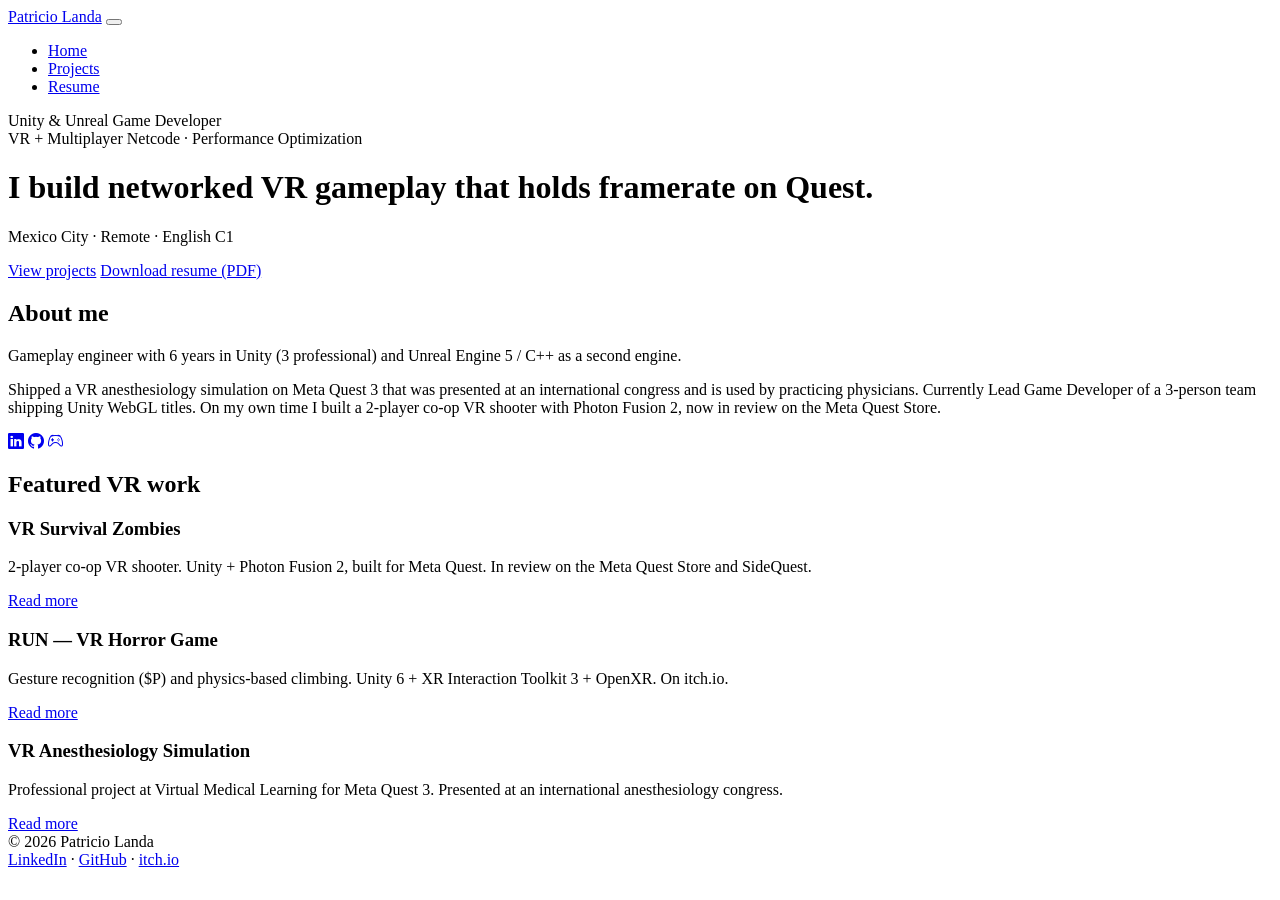
==== index.html @ af9b366c "Portfolio update: VR projects, resume, accessibility" ====
<!DOCTYPE html>
<html lang="en">
    <head>
        <meta charset="utf-8" />
        <meta name="viewport" content="width=device-width, initial-scale=1, shrink-to-fit=no" />
        <meta name="description" content="Patricio Landa — Unity &amp; Unreal Game Developer. Multiplayer with Photon Fusion 2 and Meta Quest optimization. Remote from Mexico." />
        <meta name="author" content="Patricio Landa" />
        <!-- Open Graph: what LinkedIn / Discord show when the link is pasted -->
        <meta property="og:title" content="Patricio Landa — Unity &amp; Unreal Game Developer" />
        <meta property="og:description" content="VR + multiplayer netcode (Photon Fusion 2), performance optimization. Shipped a VR medical simulation on Quest 3." />
        <meta property="og:image" content="https://plandaa.github.io/assets/og-image.jpg" /><!-- TODO: add a 1200x630 image -->
        <meta property="og:url" content="https://plandaa.github.io/" />
        <meta property="og:type" content="website" />
        <title>Patricio Landa — Unity &amp; Unreal Game Developer</title>
        <link rel="icon" type="image/x-icon" href="assets/favicon.ico" />
        <link rel="preconnect" href="https://fonts.googleapis.com" />
        <link rel="preconnect" href="https://fonts.gstatic.com" crossorigin />
        <link href="https://fonts.googleapis.com/css2?family=Plus+Jakarta+Sans:wght@400;600;800&display=swap" rel="stylesheet" />
        <link href="https://cdn.jsdelivr.net/npm/bootstrap-icons@1.8.1/font/bootstrap-icons.css" rel="stylesheet" />
        <link href="css/styles.css" rel="stylesheet" />
        <link href="css/custom.css" rel="stylesheet" />
    </head>
    <body class="d-flex flex-column h-100">
        <a class="skip-link" href="#main">Skip to content</a>
        <main class="flex-shrink-0" id="main">
            <!-- Navigation-->
            <nav class="navbar navbar-expand-lg navbar-light bg-white py-3" aria-label="Main">
                <div class="container px-5">
                    <a class="navbar-brand" href="index.html"><span class="fw-bolder text-primary">Patricio Landa</span></a>
                    <button class="navbar-toggler" type="button" data-bs-toggle="collapse" data-bs-target="#navbarSupportedContent" aria-controls="navbarSupportedContent" aria-expanded="false" aria-label="Toggle navigation"><span class="navbar-toggler-icon"></span></button>
                    <div class="collapse navbar-collapse" id="navbarSupportedContent">
                        <ul class="navbar-nav ms-auto mb-2 mb-lg-0 small fw-bolder">
                            <li class="nav-item"><a class="nav-link active" aria-current="page" href="index.html">Home</a></li>
                            <li class="nav-item"><a class="nav-link" href="projects.html">Projects</a></li>
                            <li class="nav-item"><a class="nav-link" href="resume.html">Resume</a></li>
                        </ul>
                    </div>
                </div>
            </nav>

            <!-- Header-->
            <header class="py-5">
                <div class="container px-5 pb-5">
                    <div class="row gx-5 align-items-center">
                        <div class="col-xxl-7">
                            <div class="text-center text-xxl-start">
                                <div class="badge bg-gradient-primary-to-secondary text-white mb-4"><div class="text-uppercase">Unity &amp; Unreal Game Developer</div></div>
                                <div class="fs-3 fw-light text-muted">VR + Multiplayer Netcode · Performance Optimization</div>
                                <h1 class="display-3 fw-bolder mb-4"><span class="text-gradient d-inline">I build networked VR gameplay that holds framerate on Quest.</span></h1>
                                <p class="lead fw-light text-muted mb-4">Mexico City · Remote · English C1</p>
                                <div class="d-grid gap-3 d-sm-flex justify-content-sm-center justify-content-xxl-start mb-3">
                                    <a class="btn btn-primary btn-lg px-5 py-3 me-sm-3 fs-6 fw-bolder" href="projects.html">View projects</a>
                                    <a class="btn btn-outline-dark btn-lg px-5 py-3 fs-6 fw-bolder" href="assets/resume.pdf">Download resume (PDF)</a><!-- TODO: upload assets/resume.pdf -->
                                </div>
                            </div>
                        </div>
                    </div>
                </div>
            </header>

            <!-- About Section-->
            <section class="bg-light py-5">
                <div class="container px-5">
                    <div class="row gx-5 justify-content-center">
                        <div class="col-xxl-8">
                            <div class="text-center my-5">
                                <h2 class="display-5 fw-bolder"><span class="text-gradient d-inline">About me</span></h2>
                                <p class="lead fw-light mb-4">Gameplay engineer with 6 years in Unity (3 professional) and Unreal Engine 5 / C++ as a second engine.</p>
                                <p class="text-muted">Shipped a VR anesthesiology simulation on Meta Quest 3 that was presented at an international congress and is used by practicing physicians. Currently Lead Game Developer of a 3-person team shipping Unity WebGL titles. On my own time I built a 2-player co-op VR shooter with Photon Fusion 2, now in review on the Meta Quest Store.</p>
                                <div class="d-flex justify-content-center fs-2 gap-4">
                                    <a class="text-gradient" href="https://www.linkedin.com/in/patricio-landa-andraca-a8a669201/" aria-label="LinkedIn"><i class="bi bi-linkedin" aria-hidden="true"></i></a>
                                    <a class="text-gradient" href="https://github.com/PLandaA" aria-label="GitHub"><i class="bi bi-github" aria-hidden="true"></i></a>
                                    <a class="text-gradient" href="https://andralandev.itch.io/" aria-label="itch.io"><i class="bi bi-controller" aria-hidden="true"></i></a>
                                </div>
                            </div>
                        </div>
                    </div>
                </div>
            </section>

            <!-- Featured projects -->
            <section class="py-5">
                <div class="container px-5 my-5">
                    <div class="text-center mb-5">
                        <h2 class="display-5 fw-bolder"><span class="text-gradient d-inline">Featured VR work</span></h2>
                    </div>
                    <div class="row row-cols-1 row-cols-md-3 g-4">
                        <div class="col">
                            <div class="card shadow rounded-4 border-0 h-100 bg-light">
                                <div class="card-body">
                                    <h3 class="card-title fs-5 fw-bolder">VR Survival Zombies</h3>
                                    <p class="card-text small text-muted">2-player co-op VR shooter. Unity + Photon Fusion 2, built for Meta Quest. In review on the Meta Quest Store and SideQuest.</p>
                                    <a href="projects.html#zombies" class="btn btn-primary btn-sm">Read more</a>
                                </div>
                            </div>
                        </div>
                        <div class="col">
                            <div class="card shadow rounded-4 border-0 h-100 bg-light">
                                <div class="card-body">
                                    <h3 class="card-title fs-5 fw-bolder">RUN — VR Horror Game</h3>
                                    <p class="card-text small text-muted">Gesture recognition ($P) and physics-based climbing. Unity 6 + XR Interaction Toolkit 3 + OpenXR. On itch.io.</p>
                                    <a href="projects.html#run" class="btn btn-primary btn-sm">Read more</a>
                                </div>
                            </div>
                        </div>
                        <div class="col">
                            <div class="card shadow rounded-4 border-0 h-100 bg-light">
                                <div class="card-body">
                                    <h3 class="card-title fs-5 fw-bolder">VR Anesthesiology Simulation</h3>
                                    <p class="card-text small text-muted">Professional project at Virtual Medical Learning for Meta Quest 3. Presented at an international anesthesiology congress.</p>
                                    <a href="projects.html#vml" class="btn btn-primary btn-sm">Read more</a>
                                </div>
                            </div>
                        </div>
                    </div>
                </div>
            </section>
        </main>

        <!-- Footer-->
        <footer class="bg-white py-4 mt-auto">
            <div class="container px-5">
                <div class="row align-items-center justify-content-between flex-column flex-sm-row">
                    <div class="col-auto"><div class="small m-0">&copy; 2026 Patricio Landa</div></div>
                    <div class="col-auto">
                                                <a class="small" href="https://www.linkedin.com/in/patricio-landa-andraca-a8a669201/">LinkedIn</a>
                        <span class="mx-1">&middot;</span>
                        <a class="small" href="https://github.com/PLandaA">GitHub</a>
                        <span class="mx-1">&middot;</span>
                        <a class="small" href="https://andralandev.itch.io/">itch.io</a>
                    </div>
                </div>
            </div>
        </footer>
        <script src="https://cdn.jsdelivr.net/npm/bootstrap@5.2.3/dist/js/bootstrap.bundle.min.js"></script>
    </body>
</html>
---- css/custom.css ----
/* custom.css — additions on top of the Start Bootstrap "Personal" theme.
   Load AFTER css/styles.css so these rules win. */

/* 16:9 wrapper for YouTube iframes and <video>, keeps them responsive */
.media-16x9 {
    position: relative;
    width: 100%;
    aspect-ratio: 16 / 9;
    background: #000;
    overflow: hidden;
}
.media-16x9 > iframe,
.media-16x9 > video,
.media-16x9 > img {
    position: absolute;
    inset: 0;
    width: 100%;
    height: 100%;
    border: 0;
    object-fit: cover;
}

/* Code screenshots: never overflow their card */
.code-shot {
    max-width: 100%;
    height: auto;
    border-radius: 0.5rem;
}

/* Tech stack chips */
.stack-list {
    display: flex;
    flex-wrap: wrap;
    gap: 0.5rem;
    padding: 0;
    margin: 0 0 1rem 0;
    list-style: none;
}
.stack-list li {
    font-size: 0.8rem;
    font-weight: 600;
    padding: 0.25rem 0.7rem;
    border-radius: 999px;
    background: #e9ecef;
    color: #212529;
}

/* "Skip to content" link: hidden until focused with the keyboard */
.skip-link {
    position: absolute;
    left: -999px;
    top: 0.5rem;
    z-index: 1000;
    padding: 0.5rem 1rem;
    background: #0d6efd;
    color: #fff;
}
.skip-link:focus {
    left: 0.5rem;
}

/* Anchors (#zombies, #run…) land below the sticky navbar, not under it */
section[id] {
    scroll-margin-top: 1.5rem;
}

/* Respect users who turned off animations */
@media (prefers-reduced-motion: reduce) {
    * {
        animation: none !important;
        transition: none !important;
    }
}
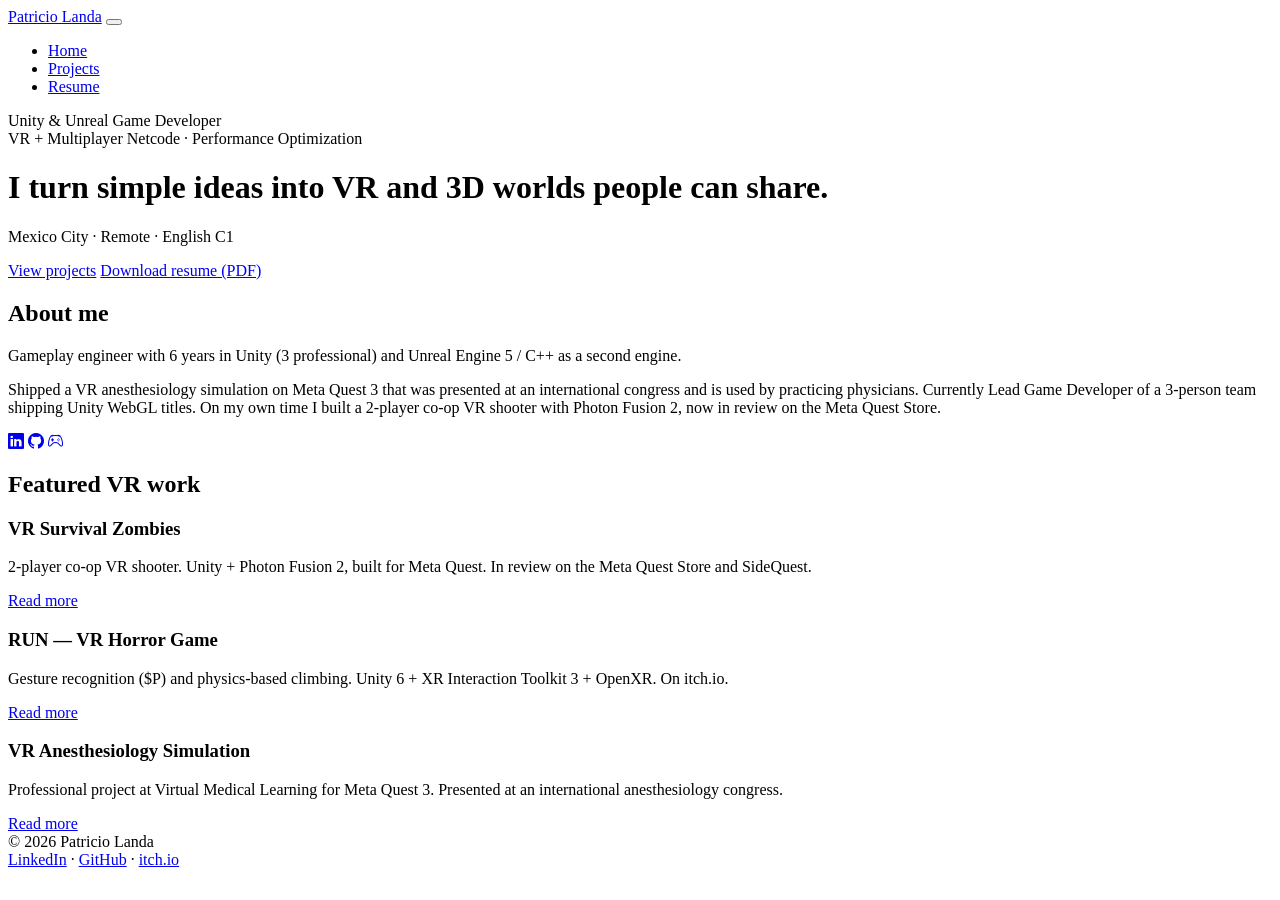
==== commit 55030991: "Update index.html" ====
--- a/index.html
+++ b/index.html
@@ -46,7 +46,7 @@
                             <div class="text-center text-xxl-start">
                                 <div class="badge bg-gradient-primary-to-secondary text-white mb-4"><div class="text-uppercase">Unity &amp; Unreal Game Developer</div></div>
                                 <div class="fs-3 fw-light text-muted">VR + Multiplayer Netcode · Performance Optimization</div>
-                                <h1 class="display-3 fw-bolder mb-4"><span class="text-gradient d-inline">I build networked VR gameplay that holds framerate on Quest.</span></h1>
+                                <h1 class="display-3 fw-bolder mb-4"><span class="text-gradient d-inline">I turn simple ideas into VR and 3D worlds people can share.</span></h1>
                                 <p class="lead fw-light text-muted mb-4">Mexico City · Remote · English C1</p>
                                 <div class="d-grid gap-3 d-sm-flex justify-content-sm-center justify-content-xxl-start mb-3">
                                     <a class="btn btn-primary btn-lg px-5 py-3 me-sm-3 fs-6 fw-bolder" href="projects.html">View projects</a>
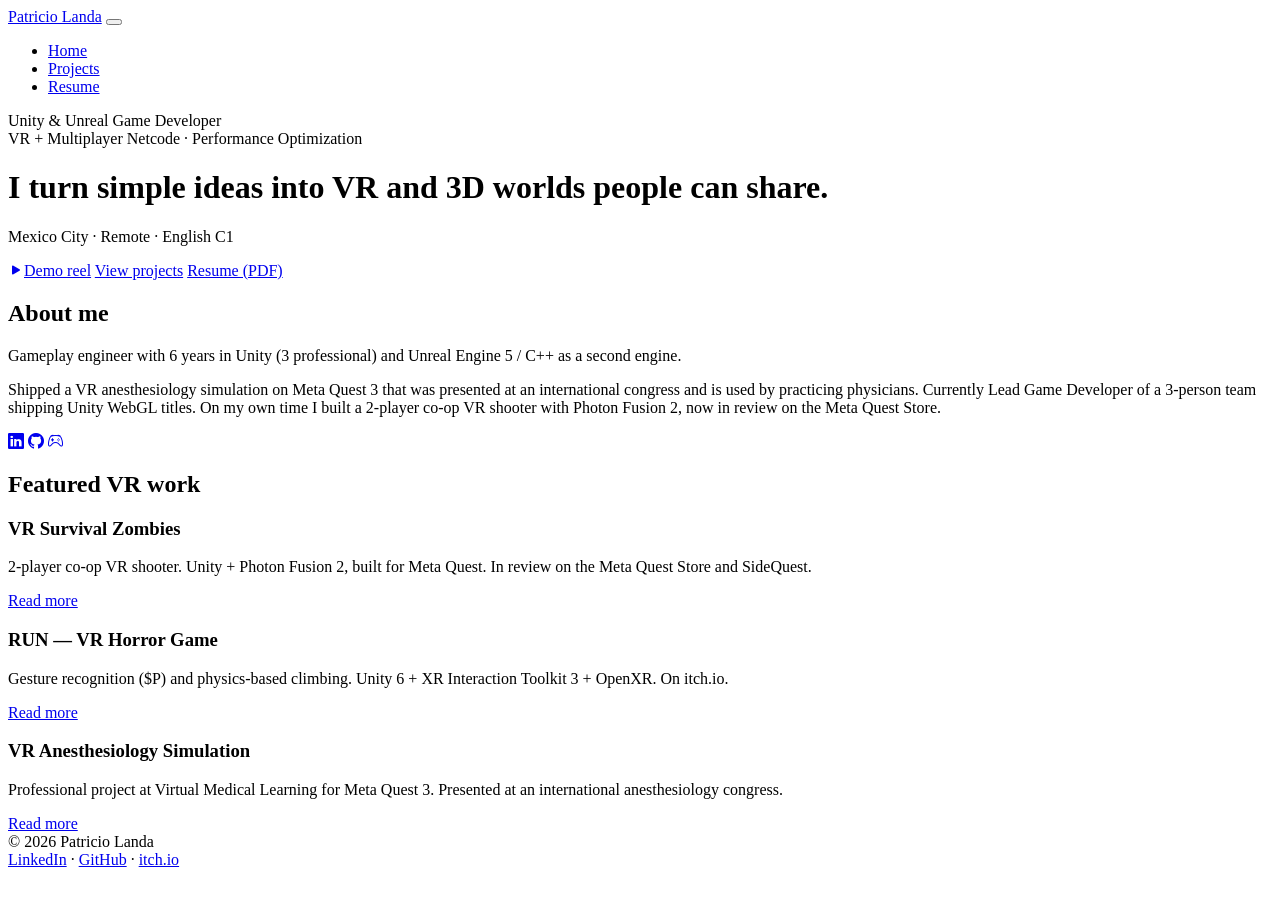
==== commit 6c79dd28: "Added icon" ====
--- a/index.html
+++ b/index.html
@@ -8,11 +8,13 @@
         <!-- Open Graph: what LinkedIn / Discord show when the link is pasted -->
         <meta property="og:title" content="Patricio Landa — Unity &amp; Unreal Game Developer" />
         <meta property="og:description" content="VR + multiplayer netcode (Photon Fusion 2), performance optimization. Shipped a VR medical simulation on Quest 3." />
-        <meta property="og:image" content="https://plandaa.github.io/assets/og-image.jpg" /><!-- TODO: add a 1200x630 image -->
+        <meta property="og:image" content="https://plandaa.github.io/assets/og-image.jpg" />
         <meta property="og:url" content="https://plandaa.github.io/" />
         <meta property="og:type" content="website" />
         <title>Patricio Landa — Unity &amp; Unreal Game Developer</title>
         <link rel="icon" type="image/x-icon" href="assets/favicon.ico" />
+        <link rel="icon" type="image/svg+xml" href="assets/icon.svg" />
+        <link rel="apple-touch-icon" href="assets/icon-512.png" />
         <link rel="preconnect" href="https://fonts.googleapis.com" />
         <link rel="preconnect" href="https://fonts.gstatic.com" crossorigin />
         <link href="https://fonts.googleapis.com/css2?family=Plus+Jakarta+Sans:wght@400;600;800&display=swap" rel="stylesheet" />
@@ -49,8 +51,9 @@
                                 <h1 class="display-3 fw-bolder mb-4"><span class="text-gradient d-inline">I turn simple ideas into VR and 3D worlds people can share.</span></h1>
                                 <p class="lead fw-light text-muted mb-4">Mexico City · Remote · English C1</p>
                                 <div class="d-grid gap-3 d-sm-flex justify-content-sm-center justify-content-xxl-start mb-3">
-                                    <a class="btn btn-primary btn-lg px-5 py-3 me-sm-3 fs-6 fw-bolder" href="projects.html">View projects</a>
-                                    <a class="btn btn-outline-dark btn-lg px-5 py-3 fs-6 fw-bolder" href="assets/resume.pdf">Download resume (PDF)</a><!-- TODO: upload assets/resume.pdf -->
+                                    <a class="btn btn-primary btn-lg px-5 py-3 fs-6 fw-bolder" href="https://youtu.be/qUZouHb2vXQ"><i class="bi bi-play-fill me-1" aria-hidden="true"></i>Demo reel</a>
+                                    <a class="btn btn-outline-dark btn-lg px-5 py-3 fs-6 fw-bolder" href="projects.html">View projects</a>
+                                    <a class="btn btn-outline-dark btn-lg px-5 py-3 fs-6 fw-bolder" href="assets/resume.pdf">Resume (PDF)</a>
                                 </div>
                             </div>
                         </div>
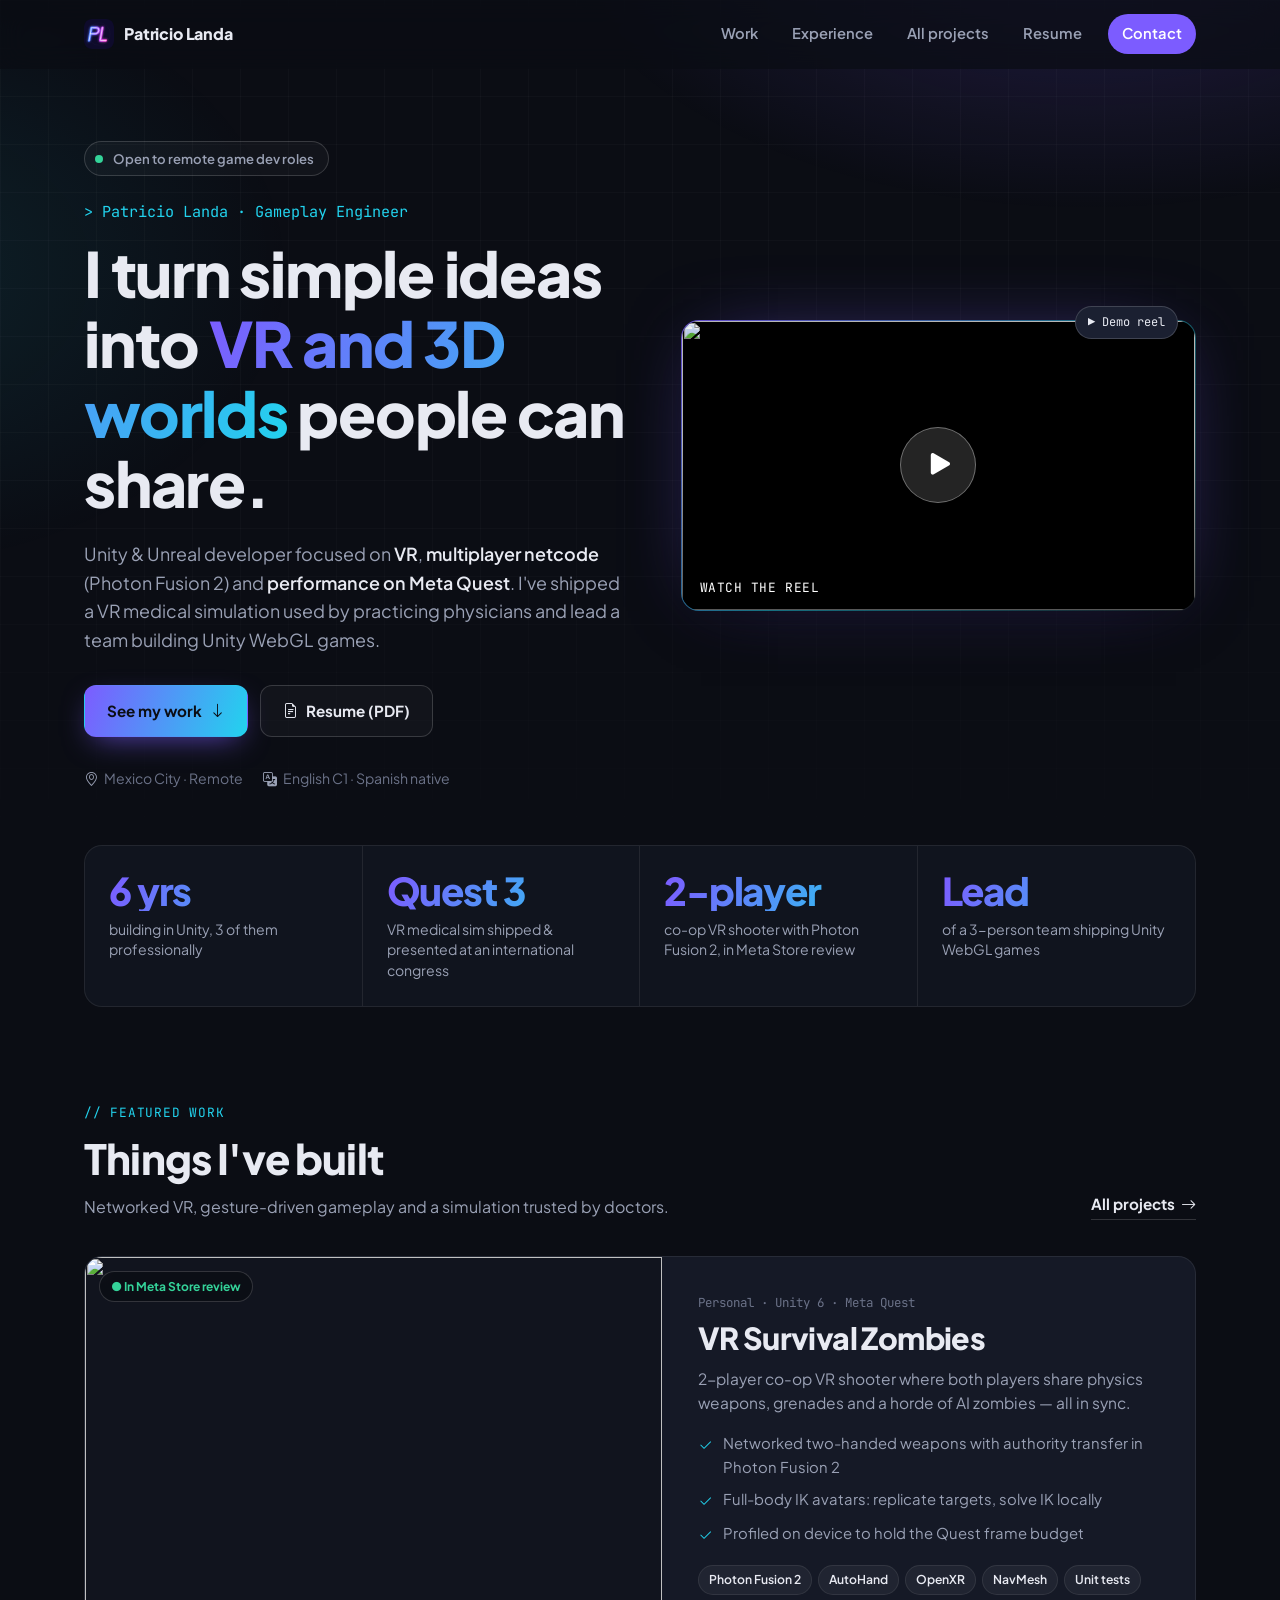
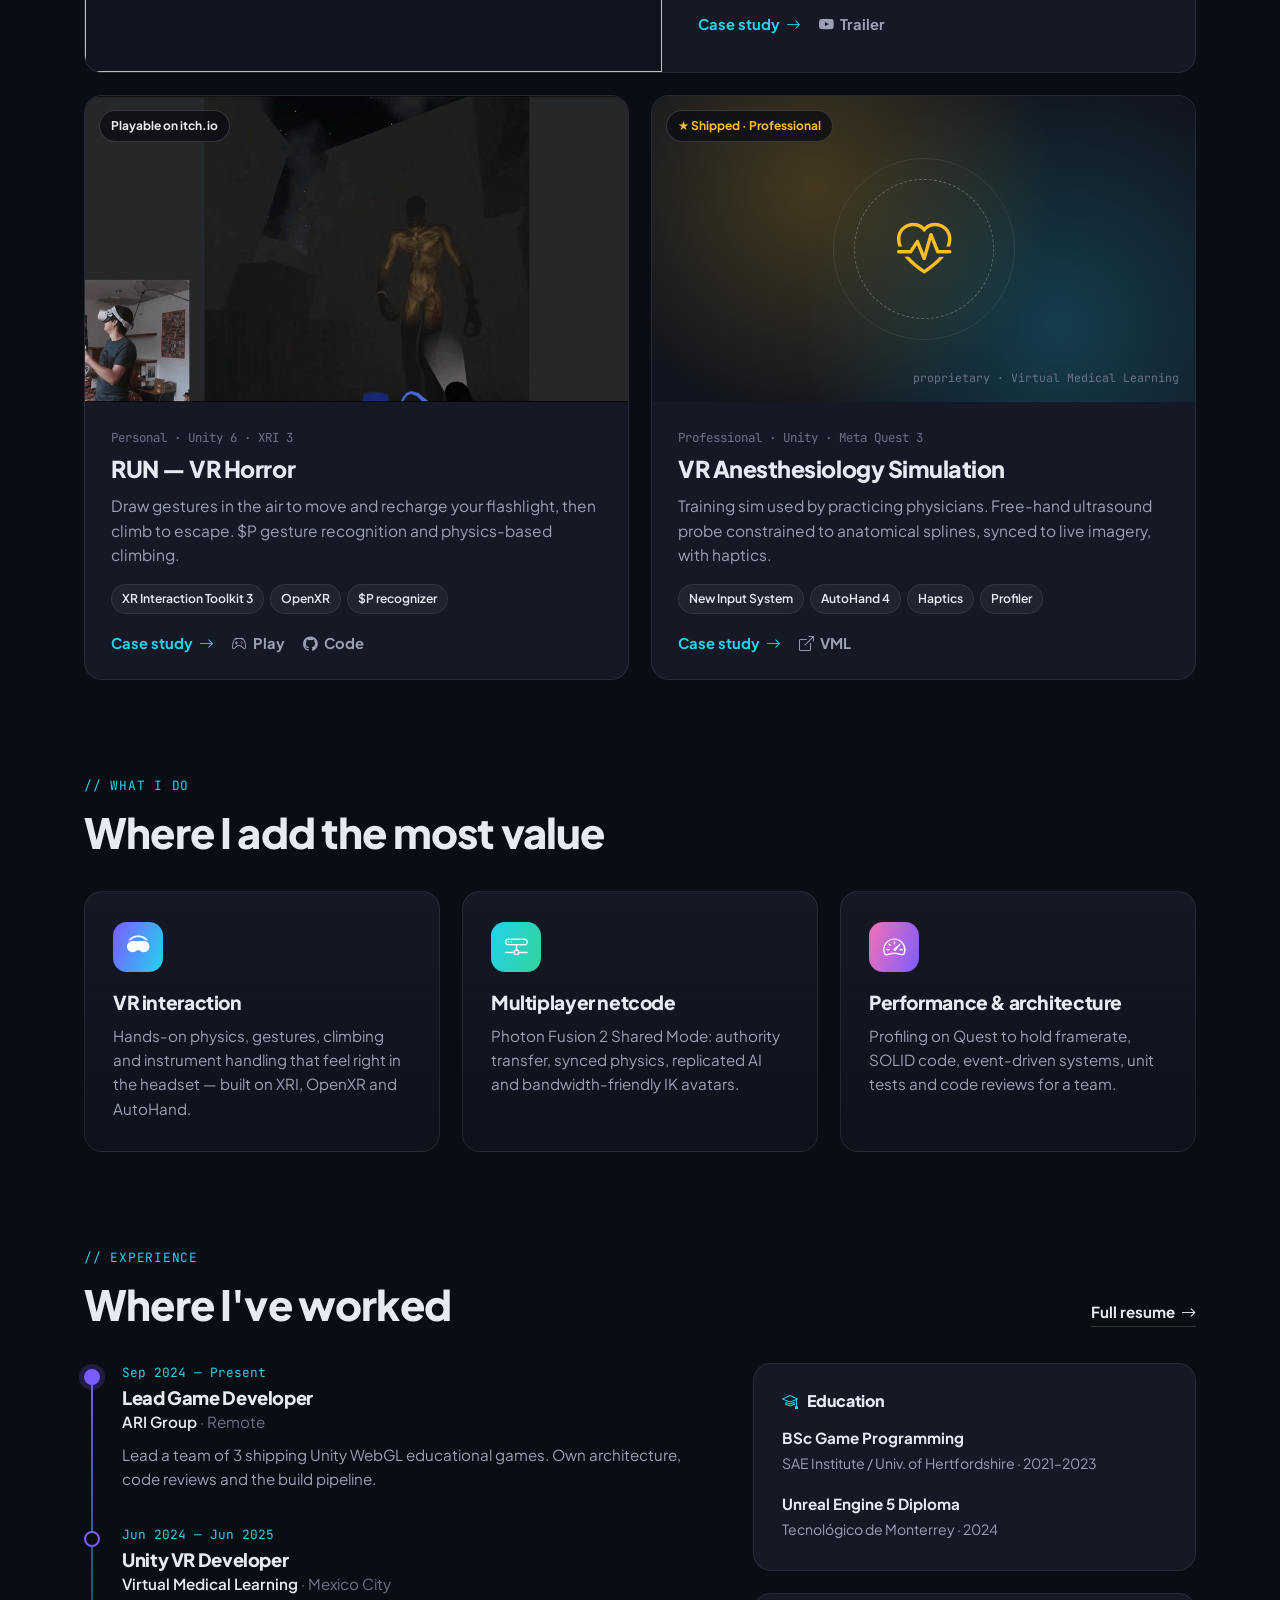
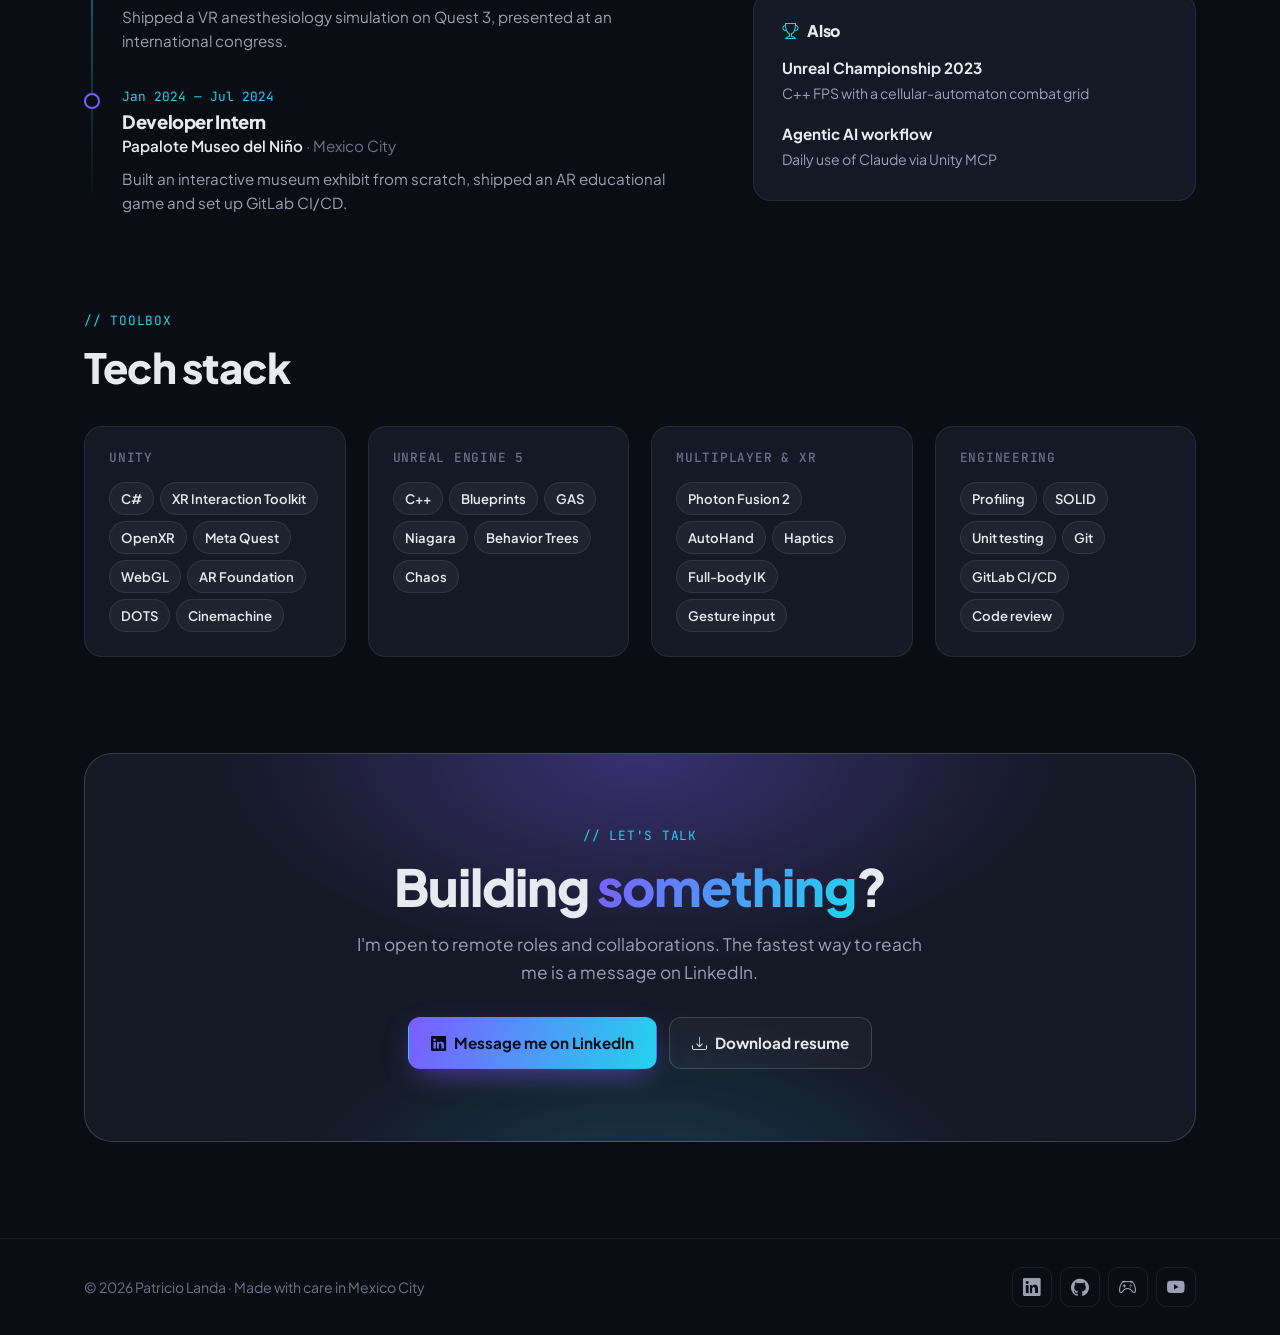
==== commit 7083c170: "Updated" ====
--- a/index.html
+++ b/index.html
@@ -2,139 +2,325 @@
 <html lang="en">
     <head>
         <meta charset="utf-8" />
-        <meta name="viewport" content="width=device-width, initial-scale=1, shrink-to-fit=no" />
+        <meta name="viewport" content="width=device-width, initial-scale=1" />
         <meta name="description" content="Patricio Landa — Unity &amp; Unreal Game Developer. Multiplayer with Photon Fusion 2 and Meta Quest optimization. Remote from Mexico." />
         <meta name="author" content="Patricio Landa" />
+        <meta name="theme-color" content="#0b0d14" />
         <!-- Open Graph: what LinkedIn / Discord show when the link is pasted -->
         <meta property="og:title" content="Patricio Landa — Unity &amp; Unreal Game Developer" />
         <meta property="og:description" content="VR + multiplayer netcode (Photon Fusion 2), performance optimization. Shipped a VR medical simulation on Quest 3." />
         <meta property="og:image" content="https://plandaa.github.io/assets/og-image.jpg" />
         <meta property="og:url" content="https://plandaa.github.io/" />
         <meta property="og:type" content="website" />
+        <meta name="twitter:card" content="summary_large_image" />
         <title>Patricio Landa — Unity &amp; Unreal Game Developer</title>
         <link rel="icon" type="image/x-icon" href="assets/favicon.ico" />
         <link rel="icon" type="image/svg+xml" href="assets/icon.svg" />
         <link rel="apple-touch-icon" href="assets/icon-512.png" />
         <link rel="preconnect" href="https://fonts.googleapis.com" />
         <link rel="preconnect" href="https://fonts.gstatic.com" crossorigin />
-        <link href="https://fonts.googleapis.com/css2?family=Plus+Jakarta+Sans:wght@400;600;800&display=swap" rel="stylesheet" />
-        <link href="https://cdn.jsdelivr.net/npm/bootstrap-icons@1.8.1/font/bootstrap-icons.css" rel="stylesheet" />
-        <link href="css/styles.css" rel="stylesheet" />
-        <link href="css/custom.css" rel="stylesheet" />
+        <link href="https://fonts.googleapis.com/css2?family=JetBrains+Mono:wght@400;500&family=Plus+Jakarta+Sans:wght@400;500;600;700;800&display=swap" rel="stylesheet" />
+        <link href="https://cdn.jsdelivr.net/npm/bootstrap-icons@1.11.3/font/bootstrap-icons.min.css" rel="stylesheet" />
+        <link href="css/home.css" rel="stylesheet" />
+        <script>document.documentElement.classList.add("js");</script>
+        <script type="application/ld+json">
+        {
+            "@context": "https://schema.org",
+            "@type": "Person",
+            "name": "Patricio Landa",
+            "jobTitle": "Unity & Unreal Game Developer",
+            "url": "https://plandaa.github.io/",
+            "sameAs": [
+                "https://www.linkedin.com/in/patricio-landa-andraca-a8a669201/",
+                "https://github.com/PLandaA",
+                "https://andralandev.itch.io/"
+            ]
+        }
+        </script>
     </head>
-    <body class="d-flex flex-column h-100">
+    <body>
         <a class="skip-link" href="#main">Skip to content</a>
-        <main class="flex-shrink-0" id="main">
-            <!-- Navigation-->
-            <nav class="navbar navbar-expand-lg navbar-light bg-white py-3" aria-label="Main">
-                <div class="container px-5">
-                    <a class="navbar-brand" href="index.html"><span class="fw-bolder text-primary">Patricio Landa</span></a>
-                    <button class="navbar-toggler" type="button" data-bs-toggle="collapse" data-bs-target="#navbarSupportedContent" aria-controls="navbarSupportedContent" aria-expanded="false" aria-label="Toggle navigation"><span class="navbar-toggler-icon"></span></button>
-                    <div class="collapse navbar-collapse" id="navbarSupportedContent">
-                        <ul class="navbar-nav ms-auto mb-2 mb-lg-0 small fw-bolder">
-                            <li class="nav-item"><a class="nav-link active" aria-current="page" href="index.html">Home</a></li>
-                            <li class="nav-item"><a class="nav-link" href="projects.html">Projects</a></li>
-                            <li class="nav-item"><a class="nav-link" href="resume.html">Resume</a></li>
-                        </ul>
-                    </div>
-                </div>
-            </nav>
-
-            <!-- Header-->
-            <header class="py-5">
-                <div class="container px-5 pb-5">
-                    <div class="row gx-5 align-items-center">
-                        <div class="col-xxl-7">
-                            <div class="text-center text-xxl-start">
-                                <div class="badge bg-gradient-primary-to-secondary text-white mb-4"><div class="text-uppercase">Unity &amp; Unreal Game Developer</div></div>
-                                <div class="fs-3 fw-light text-muted">VR + Multiplayer Netcode · Performance Optimization</div>
-                                <h1 class="display-3 fw-bolder mb-4"><span class="text-gradient d-inline">I turn simple ideas into VR and 3D worlds people can share.</span></h1>
-                                <p class="lead fw-light text-muted mb-4">Mexico City · Remote · English C1</p>
-                                <div class="d-grid gap-3 d-sm-flex justify-content-sm-center justify-content-xxl-start mb-3">
-                                    <a class="btn btn-primary btn-lg px-5 py-3 fs-6 fw-bolder" href="https://youtu.be/qUZouHb2vXQ"><i class="bi bi-play-fill me-1" aria-hidden="true"></i>Demo reel</a>
-                                    <a class="btn btn-outline-dark btn-lg px-5 py-3 fs-6 fw-bolder" href="projects.html">View projects</a>
-                                    <a class="btn btn-outline-dark btn-lg px-5 py-3 fs-6 fw-bolder" href="assets/resume.pdf">Resume (PDF)</a>
+
+        <!-- Navigation -->
+        <header class="nav" id="nav">
+            <div class="container nav__inner">
+                <a class="brand" href="index.html"><img src="assets/icon.svg" alt="" width="30" height="30" />Patricio Landa</a>
+                <button class="nav__toggle" type="button" aria-controls="nav-links" aria-expanded="false" aria-label="Open menu"><i class="bi bi-list" aria-hidden="true"></i></button>
+                <nav aria-label="Main">
+                    <ul class="nav__links" id="nav-links">
+                        <li><a href="#work">Work</a></li>
+                        <li><a href="#experience">Experience</a></li>
+                        <li><a href="projects.html">All projects</a></li>
+                        <li><a href="resume.html">Resume</a></li>
+                        <li><a class="nav__cta" href="#contact">Contact</a></li>
+                    </ul>
+                </nav>
+            </div>
+        </header>
+
+        <main id="main">
+            <!-- Hero -->
+            <section class="hero">
+                <div class="container">
+                    <div class="hero__grid">
+                        <div>
+                            <div class="status"><span class="status__dot" aria-hidden="true"></span>Open to remote game dev roles</div>
+                            <p class="hero__name">&gt; Patricio Landa · Gameplay Engineer</p>
+                            <h1>I turn simple ideas into <span class="grad-text">VR and 3D worlds</span> people can share.</h1>
+                            <p class="hero__lead">Unity &amp; Unreal developer focused on <strong>VR</strong>, <strong>multiplayer netcode</strong> (Photon Fusion 2) and <strong>performance on Meta Quest</strong>. I've shipped a VR medical simulation used by practicing physicians and lead a team building Unity WebGL games.</p>
+                            <div class="hero__actions">
+                                <a class="btn btn--primary" href="#work">See my work <i class="bi bi-arrow-down" aria-hidden="true"></i></a>
+                                <a class="btn btn--ghost" href="assets/resume.pdf"><i class="bi bi-file-earmark-text" aria-hidden="true"></i>Resume (PDF)</a>
+                            </div>
+                            <ul class="hero__meta">
+                                <li><i class="bi bi-geo-alt" aria-hidden="true"></i>Mexico City · Remote</li>
+                                <li><i class="bi bi-translate" aria-hidden="true"></i>English C1 · Spanish native</li>
+                            </ul>
+                        </div>
+
+                        <div class="reel">
+                            <span class="reel__tag">▶ Demo reel</span>
+                            <div class="reel__frame" id="reel" data-video="ae_4eOadqM0">
+                                <img src="https://i.ytimg.com/vi/ae_4eOadqM0/maxresdefault.jpg" alt="" width="1280" height="720" />
+                                <button class="reel__play" type="button" aria-label="Play demo reel">
+                                    <span class="reel__play-icon"><i class="bi bi-play-fill" aria-hidden="true"></i></span>
+                                    <span class="reel__label">Watch the reel</span>
+                                </button>
+                            </div>
+                        </div>
+                    </div>
+                </div>
+            </section>
+
+            <!-- Stats -->
+            <section aria-label="Highlights">
+                <div class="container">
+                    <div class="stats reveal">
+                        <div class="stat"><div class="stat__value grad-text">6 yrs</div><div class="stat__label">building in Unity, 3 of them professionally</div></div>
+                        <div class="stat"><div class="stat__value grad-text">Quest 3</div><div class="stat__label">VR medical sim shipped &amp; presented at an international congress</div></div>
+                        <div class="stat"><div class="stat__value grad-text">2-player</div><div class="stat__label">co-op VR shooter with Photon Fusion 2, in Meta Store review</div></div>
+                        <div class="stat"><div class="stat__value grad-text">Lead</div><div class="stat__label">of a 3-person team shipping Unity WebGL games</div></div>
+                    </div>
+                </div>
+            </section>
+
+            <!-- Featured work -->
+            <section class="section" id="work">
+                <div class="container">
+                    <div class="section__head reveal">
+                        <div>
+                            <div class="eyebrow">// Featured work</div>
+                            <h2>Things I've built</h2>
+                            <p class="section__sub">Networked VR, gesture-driven gameplay and a simulation trusted by doctors.</p>
+                        </div>
+                        <a class="link-arrow" href="projects.html">All projects <i class="bi bi-arrow-right" aria-hidden="true"></i></a>
+                    </div>
+
+                    <div class="projects">
+                        <!-- Zombies (wide) -->
+                        <article class="project project--wide reveal">
+                            <a class="project__media" href="projects.html#zombies" tabindex="-1" aria-hidden="true">
+                                <img src="https://i.ytimg.com/vi/94sn5fN1GrI/maxresdefault.jpg" alt="" loading="lazy" width="1280" height="720" />
+                                <span class="project__badge project__badge--live">● In Meta Store review</span>
+                            </a>
+                            <div class="project__body">
+                                <div class="project__kicker">Personal · Unity 6 · Meta Quest</div>
+                                <h3>VR Survival Zombies</h3>
+                                <p>2-player co-op VR shooter where both players share physics weapons, grenades and a horde of AI zombies — all in sync.</p>
+                                <ul class="project__points">
+                                    <li><i class="bi bi-check2" aria-hidden="true"></i>Networked two-handed weapons with authority transfer in Photon Fusion 2</li>
+                                    <li><i class="bi bi-check2" aria-hidden="true"></i>Full-body IK avatars: replicate targets, solve IK locally</li>
+                                    <li><i class="bi bi-check2" aria-hidden="true"></i>Profiled on device to hold the Quest frame budget</li>
+                                </ul>
+                                <ul class="chips"><li>Photon Fusion 2</li><li>AutoHand</li><li>OpenXR</li><li>NavMesh</li><li>Unit tests</li></ul>
+                                <div class="project__links">
+                                    <a href="projects.html#zombies">Case study <i class="bi bi-arrow-right" aria-hidden="true"></i></a>
+                                    <a href="https://youtu.be/94sn5fN1GrI"><i class="bi bi-youtube" aria-hidden="true"></i>Trailer</a>
                                 </div>
                             </div>
-                        </div>
-                    </div>
-                </div>
-            </header>
-
-            <!-- About Section-->
-            <section class="bg-light py-5">
-                <div class="container px-5">
-                    <div class="row gx-5 justify-content-center">
-                        <div class="col-xxl-8">
-                            <div class="text-center my-5">
-                                <h2 class="display-5 fw-bolder"><span class="text-gradient d-inline">About me</span></h2>
-                                <p class="lead fw-light mb-4">Gameplay engineer with 6 years in Unity (3 professional) and Unreal Engine 5 / C++ as a second engine.</p>
-                                <p class="text-muted">Shipped a VR anesthesiology simulation on Meta Quest 3 that was presented at an international congress and is used by practicing physicians. Currently Lead Game Developer of a 3-person team shipping Unity WebGL titles. On my own time I built a 2-player co-op VR shooter with Photon Fusion 2, now in review on the Meta Quest Store.</p>
-                                <div class="d-flex justify-content-center fs-2 gap-4">
-                                    <a class="text-gradient" href="https://www.linkedin.com/in/patricio-landa-andraca-a8a669201/" aria-label="LinkedIn"><i class="bi bi-linkedin" aria-hidden="true"></i></a>
-                                    <a class="text-gradient" href="https://github.com/PLandaA" aria-label="GitHub"><i class="bi bi-github" aria-hidden="true"></i></a>
-                                    <a class="text-gradient" href="https://andralandev.itch.io/" aria-label="itch.io"><i class="bi bi-controller" aria-hidden="true"></i></a>
+                        </article>
+
+                        <!-- RUN -->
+                        <article class="project reveal">
+                            <a class="project__media" href="projects.html#run" tabindex="-1" aria-hidden="true">
+                                <img src="assets/run_thumb.jpg" alt="" loading="lazy" width="1280" height="606" style="object-position: 62% 50%" />
+                                <span class="project__badge">Playable on itch.io</span>
+                            </a>
+                            <div class="project__body">
+                                <div class="project__kicker">Personal · Unity 6 · XRI 3</div>
+                                <h3>RUN — VR Horror</h3>
+                                <p>Draw gestures in the air to move and recharge your flashlight, then climb to escape. $P gesture recognition and physics-based climbing.</p>
+                                <ul class="chips"><li>XR Interaction Toolkit 3</li><li>OpenXR</li><li>$P recognizer</li></ul>
+                                <div class="project__links">
+                                    <a href="projects.html#run">Case study <i class="bi bi-arrow-right" aria-hidden="true"></i></a>
+                                    <a href="https://andralandev.itch.io/run"><i class="bi bi-controller" aria-hidden="true"></i>Play</a>
+                                    <a href="https://github.com/PLandaA/RUN"><i class="bi bi-github" aria-hidden="true"></i>Code</a>
                                 </div>
                             </div>
-                        </div>
-                    </div>
-                </div>
-            </section>
-
-            <!-- Featured projects -->
-            <section class="py-5">
-                <div class="container px-5 my-5">
-                    <div class="text-center mb-5">
-                        <h2 class="display-5 fw-bolder"><span class="text-gradient d-inline">Featured VR work</span></h2>
-                    </div>
-                    <div class="row row-cols-1 row-cols-md-3 g-4">
-                        <div class="col">
-                            <div class="card shadow rounded-4 border-0 h-100 bg-light">
-                                <div class="card-body">
-                                    <h3 class="card-title fs-5 fw-bolder">VR Survival Zombies</h3>
-                                    <p class="card-text small text-muted">2-player co-op VR shooter. Unity + Photon Fusion 2, built for Meta Quest. In review on the Meta Quest Store and SideQuest.</p>
-                                    <a href="projects.html#zombies" class="btn btn-primary btn-sm">Read more</a>
+                        </article>
+
+                        <!-- VML -->
+                        <article class="project reveal">
+                            <a class="project__media" href="projects.html#vml" tabindex="-1" aria-hidden="true">
+                                <div class="vml-art">
+                                    <div class="vml-art__ring"><i class="bi bi-heart-pulse" aria-hidden="true"></i></div>
+                                    <span class="vml-art__caption">proprietary · Virtual Medical Learning</span>
                                 </div>
-                            </div>
-                        </div>
-                        <div class="col">
-                            <div class="card shadow rounded-4 border-0 h-100 bg-light">
-                                <div class="card-body">
-                                    <h3 class="card-title fs-5 fw-bolder">RUN — VR Horror Game</h3>
-                                    <p class="card-text small text-muted">Gesture recognition ($P) and physics-based climbing. Unity 6 + XR Interaction Toolkit 3 + OpenXR. On itch.io.</p>
-                                    <a href="projects.html#run" class="btn btn-primary btn-sm">Read more</a>
+                                <span class="project__badge project__badge--pro">★ Shipped · Professional</span>
+                            </a>
+                            <div class="project__body">
+                                <div class="project__kicker">Professional · Unity · Meta Quest 3</div>
+                                <h3>VR Anesthesiology Simulation</h3>
+                                <p>Training sim used by practicing physicians. Free-hand ultrasound probe constrained to anatomical splines, synced to live imagery, with haptics.</p>
+                                <ul class="chips"><li>New Input System</li><li>AutoHand 4</li><li>Haptics</li><li>Profiler</li></ul>
+                                <div class="project__links">
+                                    <a href="projects.html#vml">Case study <i class="bi bi-arrow-right" aria-hidden="true"></i></a>
+                                    <a href="https://vml.solutions/"><i class="bi bi-box-arrow-up-right" aria-hidden="true"></i>VML</a>
                                 </div>
                             </div>
-                        </div>
-                        <div class="col">
-                            <div class="card shadow rounded-4 border-0 h-100 bg-light">
-                                <div class="card-body">
-                                    <h3 class="card-title fs-5 fw-bolder">VR Anesthesiology Simulation</h3>
-                                    <p class="card-text small text-muted">Professional project at Virtual Medical Learning for Meta Quest 3. Presented at an international anesthesiology congress.</p>
-                                    <a href="projects.html#vml" class="btn btn-primary btn-sm">Read more</a>
-                                </div>
-                            </div>
+                        </article>
+                    </div>
+                </div>
+            </section>
+
+            <!-- What I do -->
+            <section class="section">
+                <div class="container">
+                    <div class="section__head reveal">
+                        <div>
+                            <div class="eyebrow">// What I do</div>
+                            <h2>Where I add the most value</h2>
+                        </div>
+                    </div>
+                    <div class="caps">
+                        <div class="cap reveal">
+                            <div class="cap__icon"><i class="bi bi-headset-vr" aria-hidden="true"></i></div>
+                            <h3>VR interaction</h3>
+                            <p>Hands-on physics, gestures, climbing and instrument handling that feel right in the headset — built on XRI, OpenXR and AutoHand.</p>
+                        </div>
+                        <div class="cap reveal">
+                            <div class="cap__icon"><i class="bi bi-hdd-network" aria-hidden="true"></i></div>
+                            <h3>Multiplayer netcode</h3>
+                            <p>Photon Fusion 2 Shared Mode: authority transfer, synced physics, replicated AI and bandwidth-friendly IK avatars.</p>
+                        </div>
+                        <div class="cap reveal">
+                            <div class="cap__icon"><i class="bi bi-speedometer2" aria-hidden="true"></i></div>
+                            <h3>Performance &amp; architecture</h3>
+                            <p>Profiling on Quest to hold framerate, SOLID code, event-driven systems, unit tests and code reviews for a team.</p>
+                        </div>
+                    </div>
+                </div>
+            </section>
+
+            <!-- Experience -->
+            <section class="section" id="experience">
+                <div class="container">
+                    <div class="section__head reveal">
+                        <div>
+                            <div class="eyebrow">// Experience</div>
+                            <h2>Where I've worked</h2>
+                        </div>
+                        <a class="link-arrow" href="resume.html">Full resume <i class="bi bi-arrow-right" aria-hidden="true"></i></a>
+                    </div>
+                    <div class="exp-grid">
+                        <ol class="timeline reveal">
+                            <li>
+                                <div class="timeline__date">Sep 2024 — Present</div>
+                                <h3>Lead Game Developer</h3>
+                                <div class="timeline__org">ARI Group <span>· Remote</span></div>
+                                <p>Lead a team of 3 shipping Unity WebGL educational games. Own architecture, code reviews and the build pipeline.</p>
+                            </li>
+                            <li>
+                                <div class="timeline__date">Jun 2024 — Jun 2025</div>
+                                <h3>Unity VR Developer</h3>
+                                <div class="timeline__org">Virtual Medical Learning <span>· Mexico City</span></div>
+                                <p>Shipped a VR anesthesiology simulation on Quest 3, presented at an international congress.</p>
+                            </li>
+                            <li>
+                                <div class="timeline__date">Jan 2024 — Jul 2024</div>
+                                <h3>Developer Intern</h3>
+                                <div class="timeline__org">Papalote Museo del Niño <span>· Mexico City</span></div>
+                                <p>Built an interactive museum exhibit from scratch, shipped an AR educational game and set up GitLab CI/CD.</p>
+                            </li>
+                        </ol>
+                        <div class="reveal">
+                            <div class="side-card">
+                                <h3><i class="bi bi-mortarboard" aria-hidden="true"></i>Education</h3>
+                                <ul class="edu">
+                                    <li><strong>BSc Game Programming</strong><span>SAE Institute / Univ. of Hertfordshire · 2021–2023</span></li>
+                                    <li><strong>Unreal Engine 5 Diploma</strong><span>Tecnológico de Monterrey · 2024</span></li>
+                                </ul>
+                            </div>
+                            <div class="side-card">
+                                <h3><i class="bi bi-trophy" aria-hidden="true"></i>Also</h3>
+                                <ul class="edu">
+                                    <li><strong>Unreal Championship 2023</strong><span>C++ FPS with a cellular-automaton combat grid</span></li>
+                                    <li><strong>Agentic AI workflow</strong><span>Daily use of Claude via Unity MCP</span></li>
+                                </ul>
+                            </div>
+                        </div>
+                    </div>
+                </div>
+            </section>
+
+            <!-- Stack -->
+            <section class="section">
+                <div class="container">
+                    <div class="section__head reveal">
+                        <div>
+                            <div class="eyebrow">// Toolbox</div>
+                            <h2>Tech stack</h2>
+                        </div>
+                    </div>
+                    <div class="stack">
+                        <div class="stack__group reveal">
+                            <h3>Unity</h3>
+                            <ul class="chips"><li>C#</li><li>XR Interaction Toolkit</li><li>OpenXR</li><li>Meta Quest</li><li>WebGL</li><li>AR Foundation</li><li>DOTS</li><li>Cinemachine</li></ul>
+                        </div>
+                        <div class="stack__group reveal">
+                            <h3>Unreal Engine 5</h3>
+                            <ul class="chips"><li>C++</li><li>Blueprints</li><li>GAS</li><li>Niagara</li><li>Behavior Trees</li><li>Chaos</li></ul>
+                        </div>
+                        <div class="stack__group reveal">
+                            <h3>Multiplayer &amp; XR</h3>
+                            <ul class="chips"><li>Photon Fusion 2</li><li>AutoHand</li><li>Haptics</li><li>Full-body IK</li><li>Gesture input</li></ul>
+                        </div>
+                        <div class="stack__group reveal">
+                            <h3>Engineering</h3>
+                            <ul class="chips"><li>Profiling</li><li>SOLID</li><li>Unit testing</li><li>Git</li><li>GitLab CI/CD</li><li>Code review</li></ul>
+                        </div>
+                    </div>
+                </div>
+            </section>
+
+            <!-- Contact -->
+            <section class="section" id="contact">
+                <div class="container">
+                    <div class="cta reveal">
+                        <div class="eyebrow">// Let's talk</div>
+                        <h2>Building <span class="grad-text">something</span>?</h2>
+                        <p>I'm open to remote roles and collaborations. The fastest way to reach me is a message on LinkedIn.</p>
+                        <div class="cta__actions">
+                            <a class="btn btn--primary" href="https://www.linkedin.com/in/patricio-landa-andraca-a8a669201/"><i class="bi bi-linkedin" aria-hidden="true"></i>Message me on LinkedIn</a>
+                            <a class="btn btn--ghost" href="assets/resume.pdf"><i class="bi bi-download" aria-hidden="true"></i>Download resume</a>
                         </div>
                     </div>
                 </div>
             </section>
         </main>
 
-        <!-- Footer-->
-        <footer class="bg-white py-4 mt-auto">
-            <div class="container px-5">
-                <div class="row align-items-center justify-content-between flex-column flex-sm-row">
-                    <div class="col-auto"><div class="small m-0">&copy; 2026 Patricio Landa</div></div>
-                    <div class="col-auto">
-                                                <a class="small" href="https://www.linkedin.com/in/patricio-landa-andraca-a8a669201/">LinkedIn</a>
-                        <span class="mx-1">&middot;</span>
-                        <a class="small" href="https://github.com/PLandaA">GitHub</a>
-                        <span class="mx-1">&middot;</span>
-                        <a class="small" href="https://andralandev.itch.io/">itch.io</a>
-                    </div>
+        <footer class="footer">
+            <div class="container footer__inner">
+                <div>&copy; 2026 Patricio Landa · Made with care in Mexico City</div>
+                <div class="socials">
+                    <a href="https://www.linkedin.com/in/patricio-landa-andraca-a8a669201/" aria-label="LinkedIn"><i class="bi bi-linkedin" aria-hidden="true"></i></a>
+                    <a href="https://github.com/PLandaA" aria-label="GitHub"><i class="bi bi-github" aria-hidden="true"></i></a>
+                    <a href="https://andralandev.itch.io/" aria-label="itch.io"><i class="bi bi-controller" aria-hidden="true"></i></a>
+                    <a href="https://youtu.be/ae_4eOadqM0" aria-label="Demo reel on YouTube"><i class="bi bi-youtube" aria-hidden="true"></i></a>
                 </div>
             </div>
         </footer>
-        <script src="https://cdn.jsdelivr.net/npm/bootstrap@5.2.3/dist/js/bootstrap.bundle.min.js"></script>
+
+        <script src="js/home.js"></script>
     </body>
 </html>
--- a/css/home.css
+++ b/css/home.css
@@ -0,0 +1,695 @@
+/* home.css — standalone styles for the landing page (index.html).
+   The other pages still use the Bootstrap theme in styles.css. */
+
+:root {
+    --bg: #0b0d14;
+    --bg-2: #11141e;
+    --surface: #151926;
+    --surface-2: #1b2031;
+    --border: rgba(255, 255, 255, 0.08);
+    --border-strong: rgba(255, 255, 255, 0.16);
+    --text: #e8eaf2;
+    --muted: #9aa1b5;
+    --faint: #6b7288;
+    --accent: #7c5cff;
+    --accent-2: #22d3ee;
+    --accent-3: #f472b6;
+    --grad: linear-gradient(110deg, var(--accent) 0%, var(--accent-2) 100%);
+    --radius: 18px;
+    --radius-sm: 10px;
+    --shadow: 0 20px 50px -20px rgba(0, 0, 0, 0.6);
+    --font: "Plus Jakarta Sans", system-ui, -apple-system, "Segoe UI", sans-serif;
+    --mono: "JetBrains Mono", ui-monospace, "SFMono-Regular", Consolas, monospace;
+    --max: 1160px;
+    color-scheme: dark;
+}
+
+*,
+*::before,
+*::after { box-sizing: border-box; }
+
+html { scroll-behavior: smooth; }
+
+body {
+    margin: 0;
+    background: var(--bg);
+    color: var(--text);
+    font-family: var(--font);
+    font-size: 16px;
+    line-height: 1.6;
+    -webkit-font-smoothing: antialiased;
+    overflow-x: hidden;
+}
+
+/* Subtle background glow + grid */
+body::before {
+    content: "";
+    position: fixed;
+    inset: 0;
+    z-index: -1;
+    background:
+        radial-gradient(900px 500px at 85% -10%, rgba(124, 92, 255, 0.22), transparent 60%),
+        radial-gradient(700px 500px at -10% 30%, rgba(34, 211, 238, 0.10), transparent 60%),
+        linear-gradient(rgba(255, 255, 255, 0.025) 1px, transparent 1px) 0 0 / 48px 48px,
+        linear-gradient(90deg, rgba(255, 255, 255, 0.025) 1px, transparent 1px) 0 0 / 48px 48px;
+    mask-image: linear-gradient(to bottom, #000 0%, #000 55%, transparent 100%);
+    pointer-events: none;
+}
+
+img { max-width: 100%; display: block; }
+a { color: inherit; text-decoration: none; }
+p { margin: 0 0 1rem; }
+h1, h2, h3 { margin: 0; line-height: 1.12; letter-spacing: -0.02em; }
+
+.container {
+    width: 100%;
+    max-width: var(--max);
+    margin: 0 auto;
+    padding: 0 24px;
+}
+
+.grad-text {
+    background: var(--grad);
+    -webkit-background-clip: text;
+    background-clip: text;
+    color: transparent;
+}
+
+:focus-visible {
+    outline: 2px solid var(--accent-2);
+    outline-offset: 3px;
+    border-radius: 6px;
+}
+
+.skip-link {
+    position: absolute;
+    left: -999px;
+    top: 0.5rem;
+    z-index: 1000;
+    padding: 0.5rem 1rem;
+    background: var(--accent);
+    color: #fff;
+    border-radius: 8px;
+}
+.skip-link:focus { left: 0.5rem; }
+
+/* ---------- Nav ---------- */
+.nav {
+    position: sticky;
+    top: 0;
+    z-index: 50;
+    backdrop-filter: blur(14px);
+    -webkit-backdrop-filter: blur(14px);
+    background: rgba(11, 13, 20, 0.72);
+    border-bottom: 1px solid transparent;
+    transition: border-color 0.2s ease;
+}
+.nav.is-scrolled { border-bottom-color: var(--border); }
+.nav__inner {
+    display: flex;
+    align-items: center;
+    justify-content: space-between;
+    height: 68px;
+}
+.brand {
+    display: flex;
+    align-items: center;
+    gap: 10px;
+    font-weight: 800;
+    letter-spacing: -0.01em;
+}
+.brand img { width: 30px; height: 30px; border-radius: 8px; }
+.nav__links {
+    display: flex;
+    align-items: center;
+    gap: 6px;
+    list-style: none;
+    margin: 0;
+    padding: 0;
+}
+.nav__links a {
+    display: block;
+    padding: 8px 14px;
+    border-radius: 999px;
+    font-size: 0.92rem;
+    font-weight: 600;
+    color: var(--muted);
+    transition: color 0.15s ease, background 0.15s ease;
+}
+.nav__links a:hover,
+.nav__links a[aria-current="page"] { color: var(--text); background: rgba(255, 255, 255, 0.06); }
+.nav__links .nav__cta {
+    color: #fff;
+    background: var(--accent);
+    margin-left: 6px;
+}
+.nav__links .nav__cta:hover { background: #6a47ff; }
+.nav__toggle {
+    display: none;
+    background: none;
+    border: 1px solid var(--border-strong);
+    color: var(--text);
+    width: 42px;
+    height: 42px;
+    border-radius: 10px;
+    font-size: 1.3rem;
+    cursor: pointer;
+}
+
+@media (max-width: 760px) {
+    .nav__toggle { display: grid; place-items: center; margin-left: auto; }
+    .nav__links {
+        position: absolute;
+        top: 68px;
+        left: 0;
+        right: 0;
+        flex-direction: column;
+        align-items: stretch;
+        padding: 12px 24px 20px;
+        background: var(--bg-2);
+        box-shadow: 0 20px 40px -10px rgba(0, 0, 0, 0.6);
+        border-bottom: 1px solid var(--border);
+        display: none;
+    }
+    .nav__links.is-open { display: flex; }
+    .nav__links a { padding: 12px 14px; }
+    .nav__links .nav__cta { margin: 6px 0 0; text-align: center; }
+}
+
+/* ---------- Buttons ---------- */
+.btn {
+    display: inline-flex;
+    align-items: center;
+    justify-content: center;
+    gap: 8px;
+    padding: 13px 22px;
+    border-radius: 12px;
+    font-weight: 700;
+    font-size: 0.95rem;
+    border: 1px solid transparent;
+    cursor: pointer;
+    transition: transform 0.15s ease, background 0.15s ease, border-color 0.15s ease, box-shadow 0.15s ease;
+}
+.btn:hover { transform: translateY(-2px); }
+.btn--primary {
+    background: var(--grad);
+    color: #0b0d14;
+    box-shadow: 0 10px 30px -10px rgba(124, 92, 255, 0.7);
+}
+.btn--ghost {
+    border-color: var(--border-strong);
+    color: var(--text);
+    background: rgba(255, 255, 255, 0.03);
+}
+.btn--ghost:hover { border-color: rgba(255, 255, 255, 0.35); background: rgba(255, 255, 255, 0.06); }
+
+/* ---------- Hero ---------- */
+.hero { padding: 72px 0 56px; }
+.hero__grid {
+    display: grid;
+    grid-template-columns: 1.05fr 1fr;
+    gap: 56px;
+    align-items: center;
+}
+.status {
+    display: inline-flex;
+    align-items: center;
+    gap: 10px;
+    padding: 6px 14px 6px 10px;
+    border: 1px solid var(--border-strong);
+    border-radius: 999px;
+    font-size: 0.82rem;
+    font-weight: 600;
+    color: var(--muted);
+    background: rgba(255, 255, 255, 0.03);
+    margin-bottom: 24px;
+}
+.status__dot {
+    width: 8px;
+    height: 8px;
+    border-radius: 50%;
+    background: #34d399;
+    box-shadow: 0 0 0 0 rgba(52, 211, 153, 0.6);
+    animation: pulse 2s infinite;
+}
+@keyframes pulse {
+    0% { box-shadow: 0 0 0 0 rgba(52, 211, 153, 0.55); }
+    70% { box-shadow: 0 0 0 9px rgba(52, 211, 153, 0); }
+    100% { box-shadow: 0 0 0 0 rgba(52, 211, 153, 0); }
+}
+.hero__name {
+    font-family: var(--mono);
+    font-size: 0.95rem;
+    color: var(--accent-2);
+    margin-bottom: 14px;
+    letter-spacing: 0;
+}
+.hero h1 {
+    font-size: clamp(2.3rem, 5.2vw, 3.9rem);
+    font-weight: 800;
+    margin-bottom: 22px;
+}
+.hero__lead {
+    font-size: 1.12rem;
+    color: var(--muted);
+    max-width: 34em;
+    margin-bottom: 30px;
+}
+.hero__lead strong { color: var(--text); font-weight: 600; }
+.hero__actions { display: flex; flex-wrap: wrap; gap: 12px; margin-bottom: 30px; }
+.hero__meta {
+    display: flex;
+    flex-wrap: wrap;
+    gap: 8px 20px;
+    font-size: 0.88rem;
+    color: var(--faint);
+    list-style: none;
+    padding: 0;
+    margin: 0;
+}
+.hero__meta i { color: var(--muted); margin-right: 6px; }
+
+/* Demo reel (click-to-load YouTube) */
+.reel {
+    position: relative;
+    border-radius: var(--radius);
+    padding: 1px;
+    background: linear-gradient(140deg, rgba(124, 92, 255, 0.8), rgba(34, 211, 238, 0.5) 50%, rgba(255, 255, 255, 0.06));
+    box-shadow: var(--shadow), 0 0 80px -30px rgba(124, 92, 255, 0.6);
+}
+.reel__frame {
+    position: relative;
+    aspect-ratio: 16 / 9;
+    border-radius: calc(var(--radius) - 1px);
+    overflow: hidden;
+    background: #000;
+}
+.reel__frame img,
+.reel__frame iframe {
+    position: absolute;
+    inset: 0;
+    width: 100%;
+    height: 100%;
+    object-fit: cover;
+    border: 0;
+}
+.reel__play {
+    position: absolute;
+    inset: 0;
+    display: grid;
+    place-items: center;
+    border: 0;
+    padding: 0;
+    cursor: pointer;
+    background: linear-gradient(to top, rgba(0, 0, 0, 0.55), rgba(0, 0, 0, 0.05) 60%);
+    color: #fff;
+}
+.reel__play-icon {
+    width: 76px;
+    height: 76px;
+    border-radius: 50%;
+    display: grid;
+    place-items: center;
+    font-size: 2.4rem;
+    background: rgba(255, 255, 255, 0.14);
+    border: 1px solid rgba(255, 255, 255, 0.35);
+    backdrop-filter: blur(8px);
+    -webkit-backdrop-filter: blur(8px);
+    transition: transform 0.2s ease, background 0.2s ease;
+}
+.reel__play-icon i { margin-left: 4px; }
+.reel__play:hover .reel__play-icon { transform: scale(1.08); background: var(--accent); }
+.reel__label {
+    position: absolute;
+    left: 18px;
+    bottom: 14px;
+    font-family: var(--mono);
+    font-size: 0.8rem;
+    letter-spacing: 0.04em;
+    text-transform: uppercase;
+}
+.reel__tag {
+    position: absolute;
+    top: -14px;
+    right: 18px;
+    z-index: 2;
+    padding: 6px 12px;
+    border-radius: 999px;
+    font-family: var(--mono);
+    font-size: 0.75rem;
+    color: var(--text);
+    background: var(--surface-2);
+    border: 1px solid var(--border-strong);
+}
+
+/* ---------- Stats ---------- */
+.stats {
+    display: grid;
+    grid-template-columns: repeat(4, 1fr);
+    border: 1px solid var(--border);
+    border-radius: var(--radius);
+    background: rgba(21, 25, 38, 0.6);
+    overflow: hidden;
+}
+.stat { padding: 26px 24px; border-right: 1px solid var(--border); }
+.stat:last-child { border-right: 0; }
+.stat__value {
+    font-size: clamp(1.8rem, 3vw, 2.4rem);
+    font-weight: 800;
+    letter-spacing: -0.03em;
+    line-height: 1;
+    margin-bottom: 8px;
+}
+.stat__label { font-size: 0.88rem; color: var(--muted); line-height: 1.45; }
+
+/* ---------- Sections ---------- */
+.section { padding: 96px 0 0; }
+.section:last-of-type { padding-bottom: 96px; }
+.section__head {
+    display: flex;
+    align-items: flex-end;
+    justify-content: space-between;
+    gap: 24px;
+    margin-bottom: 36px;
+    flex-wrap: wrap;
+}
+.eyebrow {
+    font-family: var(--mono);
+    font-size: 0.8rem;
+    color: var(--accent-2);
+    letter-spacing: 0.06em;
+    text-transform: uppercase;
+    margin-bottom: 12px;
+}
+.section h2 { font-size: clamp(1.8rem, 3.4vw, 2.6rem); font-weight: 800; }
+.section__sub { color: var(--muted); max-width: 38em; margin: 12px 0 0; }
+.link-arrow {
+    display: inline-flex;
+    align-items: center;
+    gap: 6px;
+    font-weight: 700;
+    font-size: 0.95rem;
+    color: var(--text);
+    border-bottom: 1px solid var(--border-strong);
+    padding-bottom: 2px;
+}
+.link-arrow i { transition: transform 0.15s ease; }
+.link-arrow:hover i { transform: translateX(4px); }
+
+/* ---------- Project cards ---------- */
+.projects {
+    display: grid;
+    grid-template-columns: repeat(6, 1fr);
+    gap: 22px;
+}
+.project {
+    grid-column: span 3;
+    position: relative;
+    display: flex;
+    flex-direction: column;
+    background: var(--surface);
+    border: 1px solid var(--border);
+    border-radius: var(--radius);
+    overflow: hidden;
+    transition: transform 0.25s ease, border-color 0.25s ease, box-shadow 0.25s ease;
+}
+.project--wide { grid-column: span 6; flex-direction: row; }
+.project:hover {
+    transform: translateY(-4px);
+    border-color: rgba(124, 92, 255, 0.5);
+    box-shadow: var(--shadow);
+}
+.project__media {
+    position: relative;
+    aspect-ratio: 16 / 9;
+    overflow: hidden;
+    background: var(--bg-2);
+}
+.project--wide .project__media { flex: 1.25; aspect-ratio: auto; min-height: 340px; }
+.project__media img {
+    width: 100%;
+    height: 100%;
+    object-fit: cover;
+    transition: transform 0.5s ease;
+}
+.project:hover .project__media img { transform: scale(1.04); }
+.project__badge {
+    position: absolute;
+    top: 14px;
+    left: 14px;
+    padding: 5px 11px;
+    border-radius: 999px;
+    font-size: 0.75rem;
+    font-weight: 700;
+    background: rgba(11, 13, 20, 0.78);
+    border: 1px solid var(--border-strong);
+    backdrop-filter: blur(6px);
+    -webkit-backdrop-filter: blur(6px);
+}
+.project__badge--live { color: #34d399; }
+.project__badge--pro { color: #fbbf24; }
+.project__body {
+    flex: 1;
+    display: flex;
+    flex-direction: column;
+    padding: 26px 26px 24px;
+}
+.project--wide .project__body { padding: 36px; justify-content: center; }
+.project__kicker {
+    font-family: var(--mono);
+    font-size: 0.78rem;
+    color: var(--faint);
+    margin-bottom: 8px;
+}
+.project h3 { font-size: 1.45rem; font-weight: 800; margin-bottom: 12px; }
+.project--wide h3 { font-size: 1.9rem; }
+.project p { color: var(--muted); font-size: 0.97rem; }
+.project__points {
+    list-style: none;
+    padding: 0;
+    margin: 0 0 18px;
+    display: grid;
+    gap: 8px;
+    font-size: 0.93rem;
+    color: var(--muted);
+}
+.project__points li { display: flex; gap: 10px; }
+.project__points i { color: var(--accent-2); flex-shrink: 0; margin-top: 2px; }
+.chips {
+    display: flex;
+    flex-wrap: wrap;
+    gap: 6px;
+    list-style: none;
+    padding: 0;
+    margin: auto 0 18px;
+}
+.chips li {
+    font-size: 0.76rem;
+    font-weight: 600;
+    padding: 4px 10px;
+    border-radius: 999px;
+    color: var(--text);
+    background: rgba(255, 255, 255, 0.05);
+    border: 1px solid var(--border);
+}
+.project__links { display: flex; flex-wrap: wrap; gap: 18px; }
+.project__links a { font-weight: 700; font-size: 0.92rem; display: inline-flex; gap: 6px; align-items: center; }
+.project__links a:first-child { color: var(--accent-2); }
+.project__links a:not(:first-child) { color: var(--muted); }
+.project__links a:hover { color: var(--text); }
+
+/* Placeholder art for the proprietary VML project */
+.vml-art {
+    position: absolute;
+    inset: 0;
+    display: grid;
+    place-items: center;
+    background:
+        radial-gradient(circle at 30% 30%, rgba(251, 191, 36, 0.22), transparent 55%),
+        radial-gradient(circle at 75% 75%, rgba(34, 211, 238, 0.22), transparent 55%),
+        var(--bg-2);
+}
+.vml-art__ring {
+    width: 140px;
+    height: 140px;
+    border-radius: 50%;
+    display: grid;
+    place-items: center;
+    border: 1px dashed rgba(255, 255, 255, 0.25);
+    font-size: 3.4rem;
+    color: #fbbf24;
+    position: relative;
+}
+.vml-art__ring::after {
+    content: "";
+    position: absolute;
+    inset: -22px;
+    border-radius: 50%;
+    border: 1px solid rgba(255, 255, 255, 0.08);
+}
+.vml-art__caption {
+    position: absolute;
+    bottom: 14px;
+    right: 16px;
+    font-family: var(--mono);
+    font-size: 0.72rem;
+    color: var(--faint);
+}
+
+/* ---------- Capabilities ---------- */
+.caps { display: grid; grid-template-columns: repeat(3, 1fr); gap: 22px; }
+.cap {
+    padding: 30px 28px;
+    border-radius: var(--radius);
+    background: linear-gradient(180deg, var(--surface) 0%, rgba(21, 25, 38, 0.4) 100%);
+    border: 1px solid var(--border);
+}
+.cap__icon {
+    width: 50px;
+    height: 50px;
+    border-radius: 14px;
+    display: grid;
+    place-items: center;
+    font-size: 1.4rem;
+    margin-bottom: 20px;
+    color: #fff;
+    background: var(--grad);
+}
+.cap:nth-child(2) .cap__icon { background: linear-gradient(110deg, var(--accent-2), #34d399); }
+.cap:nth-child(3) .cap__icon { background: linear-gradient(110deg, var(--accent-3), var(--accent)); }
+.cap h3 { font-size: 1.2rem; font-weight: 800; margin-bottom: 10px; }
+.cap p { color: var(--muted); font-size: 0.95rem; margin: 0; }
+
+/* ---------- Experience timeline ---------- */
+.exp-grid { display: grid; grid-template-columns: 1.4fr 1fr; gap: 48px; align-items: start; }
+.timeline { list-style: none; margin: 0; padding: 0; position: relative; }
+.timeline::before {
+    content: "";
+    position: absolute;
+    left: 7px;
+    top: 8px;
+    bottom: 8px;
+    width: 2px;
+    background: linear-gradient(to bottom, var(--accent), rgba(34, 211, 238, 0.4), transparent);
+}
+.timeline li { position: relative; padding: 0 0 34px 38px; }
+.timeline li:last-child { padding-bottom: 0; }
+.timeline li::before {
+    content: "";
+    position: absolute;
+    left: 0;
+    top: 6px;
+    width: 16px;
+    height: 16px;
+    border-radius: 50%;
+    background: var(--bg);
+    border: 2px solid var(--accent);
+}
+.timeline li:first-child::before { background: var(--accent); box-shadow: 0 0 0 5px rgba(124, 92, 255, 0.2); }
+.timeline__date { font-family: var(--mono); font-size: 0.8rem; color: var(--accent-2); margin-bottom: 4px; }
+.timeline h3 { font-size: 1.15rem; font-weight: 800; margin-bottom: 2px; }
+.timeline__org { color: var(--text); font-weight: 600; font-size: 0.95rem; margin-bottom: 8px; }
+.timeline__org span { color: var(--faint); font-weight: 400; }
+.timeline p { color: var(--muted); font-size: 0.95rem; margin: 0; }
+
+.side-card {
+    padding: 28px;
+    border-radius: var(--radius);
+    background: var(--surface);
+    border: 1px solid var(--border);
+}
+.side-card + .side-card { margin-top: 22px; }
+.side-card h3 { font-size: 1rem; font-weight: 800; margin-bottom: 16px; display: flex; align-items: center; gap: 10px; }
+.side-card h3 i { color: var(--accent-2); }
+.edu { list-style: none; padding: 0; margin: 0; display: grid; gap: 16px; }
+.edu strong { display: block; font-size: 0.95rem; }
+.edu span { color: var(--muted); font-size: 0.88rem; }
+
+/* ---------- Stack ---------- */
+.stack { display: grid; grid-template-columns: repeat(4, 1fr); gap: 22px; }
+.stack__group {
+    padding: 24px;
+    border-radius: var(--radius);
+    background: var(--surface);
+    border: 1px solid var(--border);
+}
+.stack__group h3 {
+    font-family: var(--mono);
+    font-size: 0.8rem;
+    font-weight: 500;
+    color: var(--faint);
+    text-transform: uppercase;
+    letter-spacing: 0.06em;
+    margin-bottom: 16px;
+}
+.stack__group .chips { margin: 0; }
+.stack__group .chips li { font-size: 0.82rem; padding: 5px 11px; }
+
+/* ---------- Contact CTA ---------- */
+.cta {
+    position: relative;
+    overflow: hidden;
+    text-align: center;
+    padding: 72px 32px;
+    border-radius: 28px;
+    border: 1px solid var(--border-strong);
+    background:
+        radial-gradient(600px 300px at 50% 0%, rgba(124, 92, 255, 0.35), transparent 70%),
+        radial-gradient(500px 300px at 50% 120%, rgba(34, 211, 238, 0.2), transparent 70%),
+        var(--surface);
+}
+.cta h2 { font-size: clamp(2rem, 4.4vw, 3.2rem); font-weight: 800; margin-bottom: 16px; }
+.cta p { color: var(--muted); max-width: 34em; margin: 0 auto 30px; font-size: 1.08rem; }
+.cta__actions { display: flex; justify-content: center; flex-wrap: wrap; gap: 12px; }
+
+/* ---------- Footer ---------- */
+.footer { border-top: 1px solid var(--border); padding: 28px 0; color: var(--faint); font-size: 0.88rem; }
+.footer__inner { display: flex; justify-content: space-between; align-items: center; gap: 16px; flex-wrap: wrap; }
+.socials { display: flex; gap: 8px; }
+.socials a {
+    width: 40px;
+    height: 40px;
+    display: grid;
+    place-items: center;
+    border-radius: 10px;
+    border: 1px solid var(--border);
+    color: var(--muted);
+    font-size: 1.1rem;
+    transition: color 0.15s ease, border-color 0.15s ease, background 0.15s ease;
+}
+.socials a:hover { color: var(--text); border-color: var(--border-strong); background: rgba(255, 255, 255, 0.05); }
+
+/* ---------- Reveal on scroll ---------- */
+.js .reveal { opacity: 0; transform: translateY(18px); transition: opacity 0.6s ease, transform 0.6s ease; }
+.js .reveal.is-visible { opacity: 1; transform: none; }
+
+/* ---------- Responsive ---------- */
+@media (max-width: 980px) {
+    .hero { padding-top: 48px; }
+    .hero__grid { grid-template-columns: 1fr; gap: 48px; }
+    .stats { grid-template-columns: repeat(2, 1fr); }
+    .stat:nth-child(2) { border-right: 0; }
+    .stat:nth-child(-n + 2) { border-bottom: 1px solid var(--border); }
+    .project--wide { flex-direction: column; }
+    .project--wide .project__media { aspect-ratio: 16 / 9; min-height: 0; flex: none; }
+    .project--wide .project__body { padding: 26px; }
+    .project--wide h3 { font-size: 1.45rem; }
+    .caps { grid-template-columns: 1fr; }
+    .exp-grid { grid-template-columns: 1fr; }
+    .stack { grid-template-columns: repeat(2, 1fr); }
+}
+@media (max-width: 640px) {
+    .container { padding: 0 16px; }
+    .section { padding-top: 72px; }
+    .project { grid-column: span 6; }
+    .stack { grid-template-columns: 1fr; }
+    .stat { padding: 20px 18px; }
+    .hero__actions .btn { flex: 1 1 auto; }
+    .cta { padding: 52px 20px; }
+}
+
+@media (prefers-reduced-motion: reduce) {
+    html { scroll-behavior: auto; }
+    *, *::before, *::after { animation: none !important; transition: none !important; }
+    .js .reveal { opacity: 1; transform: none; }
+}
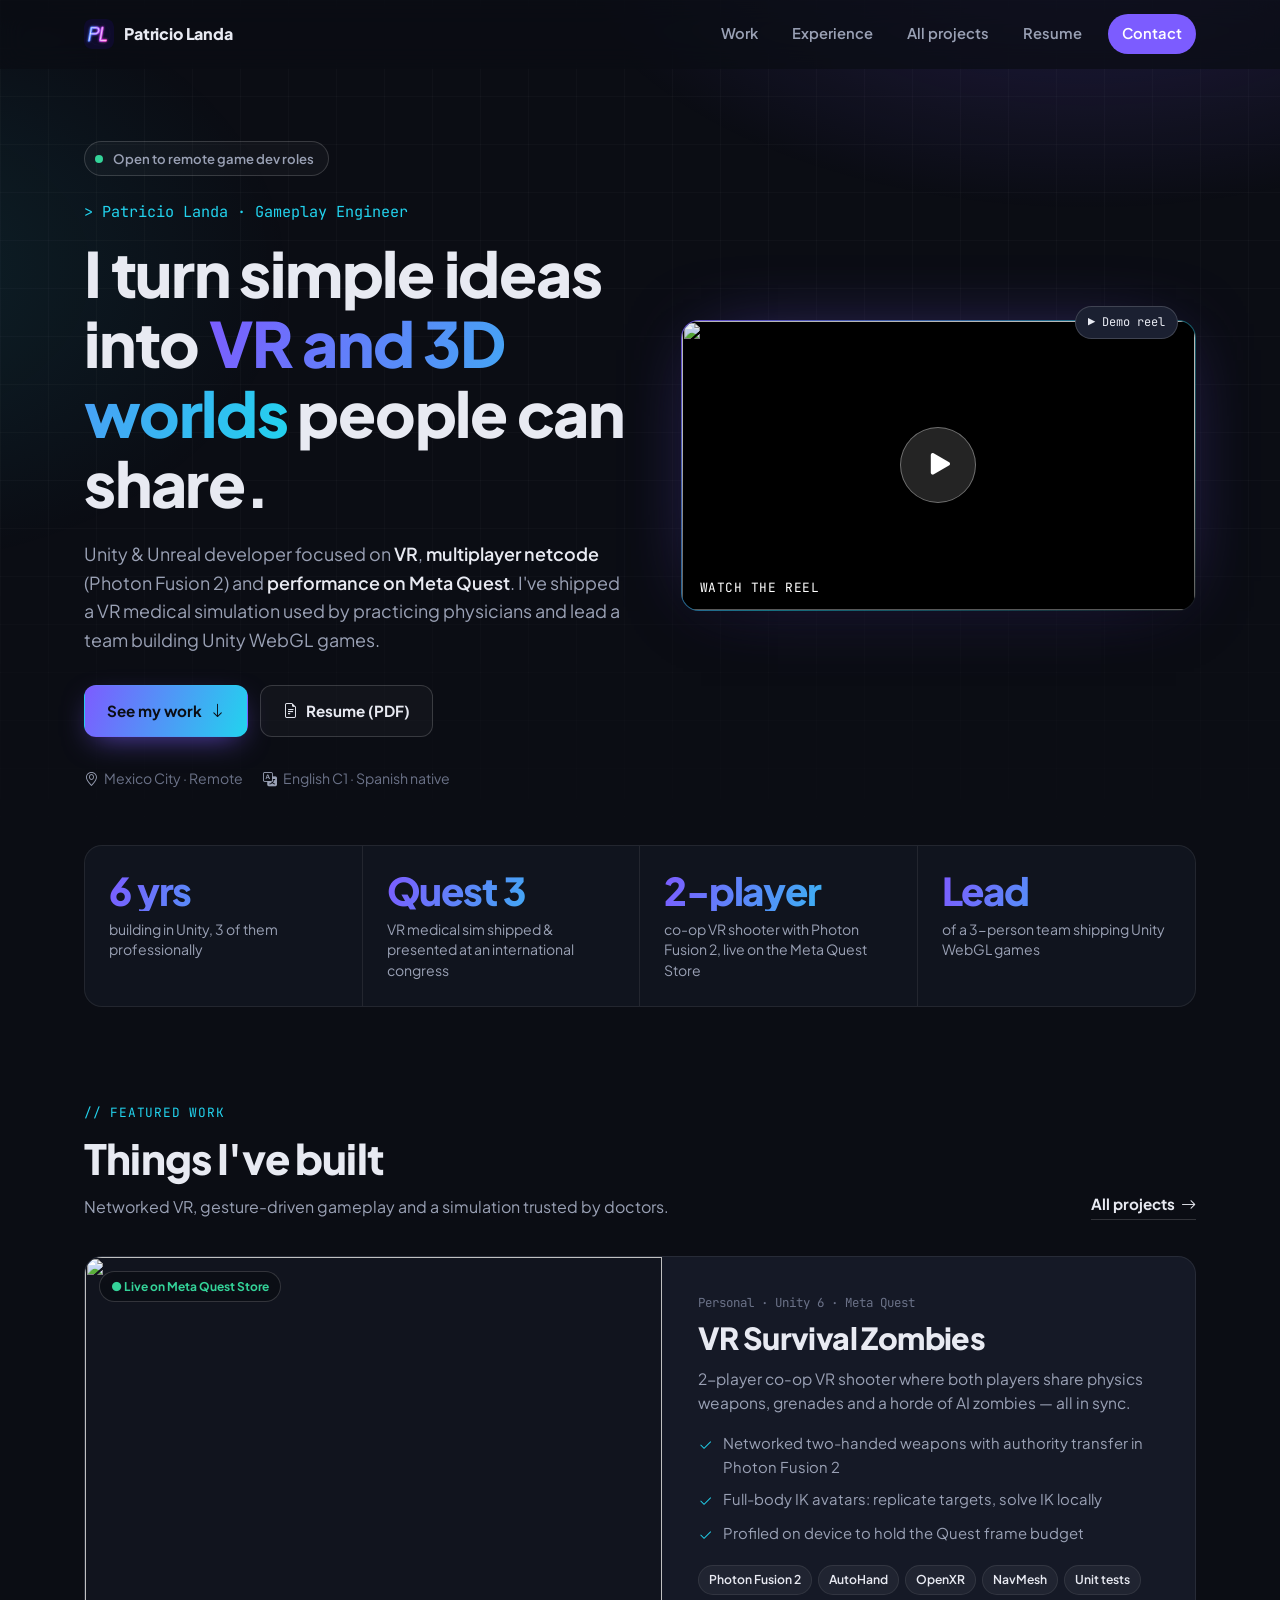
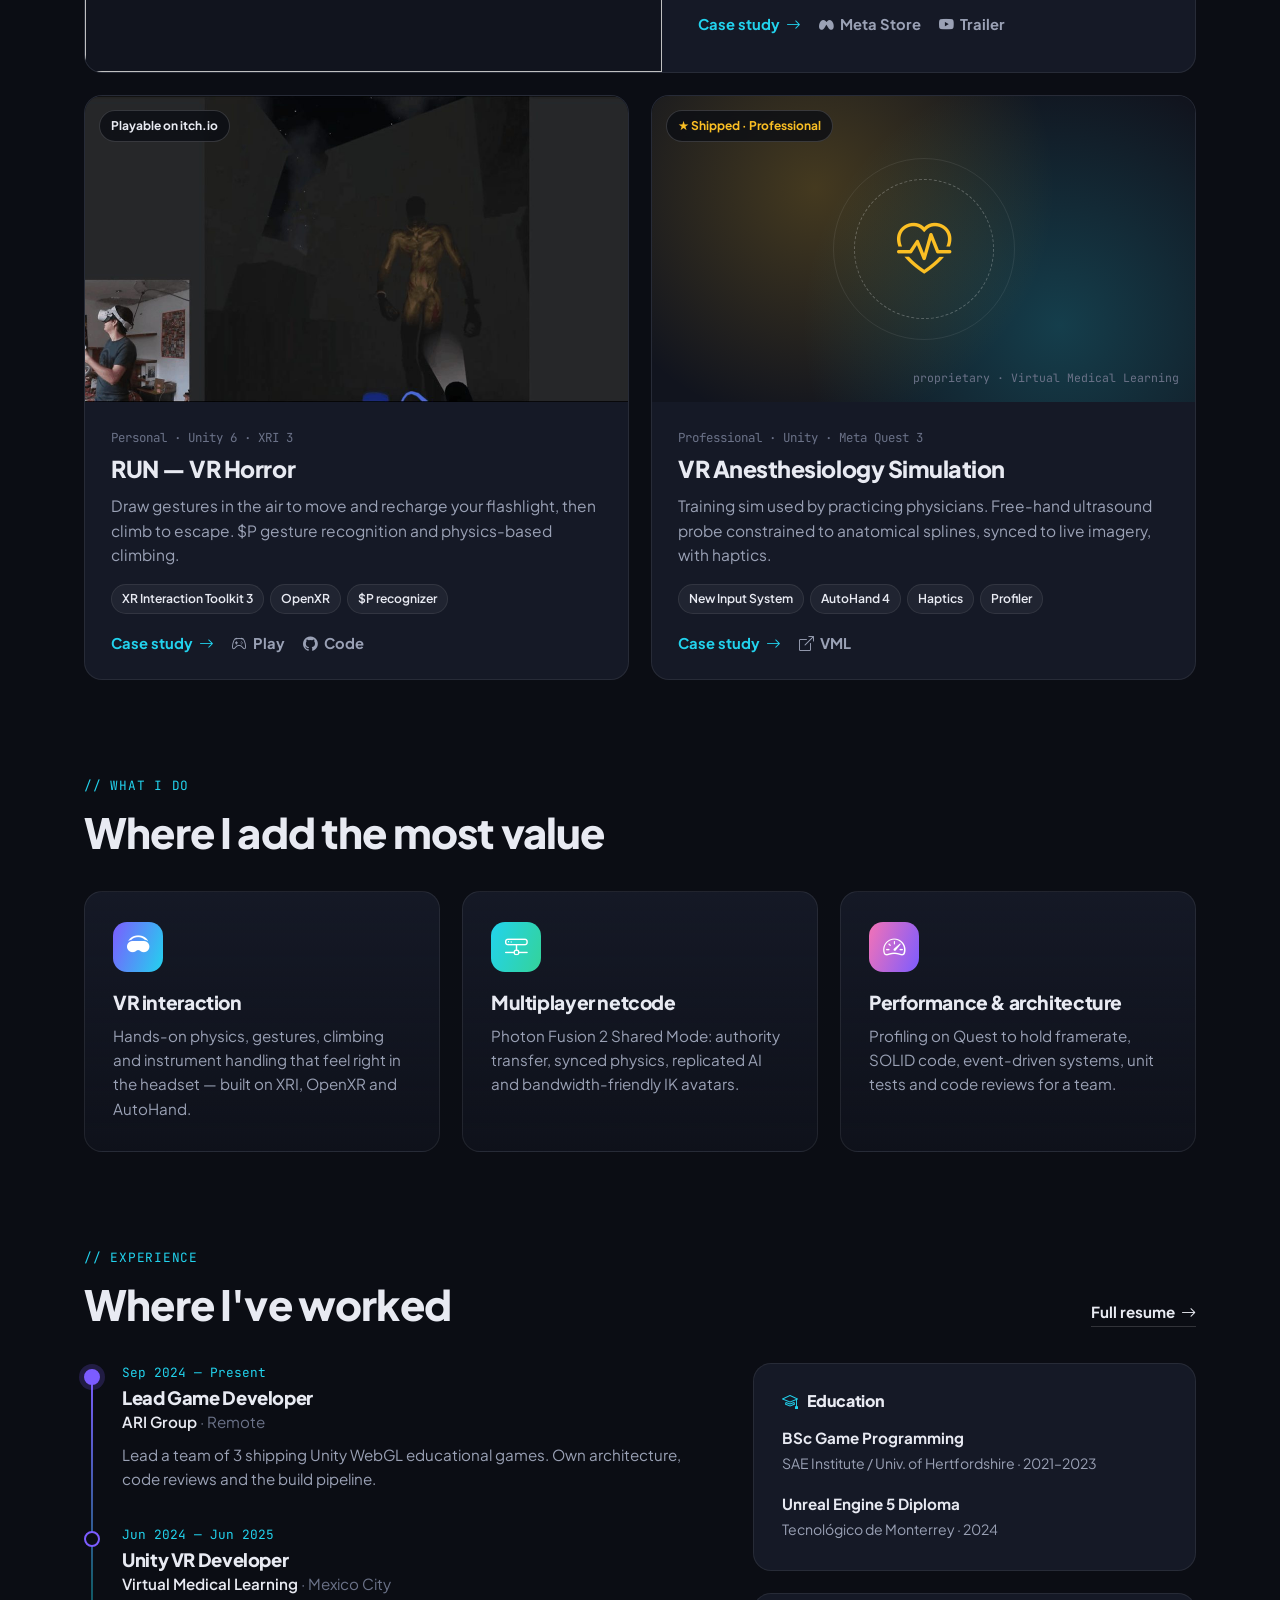
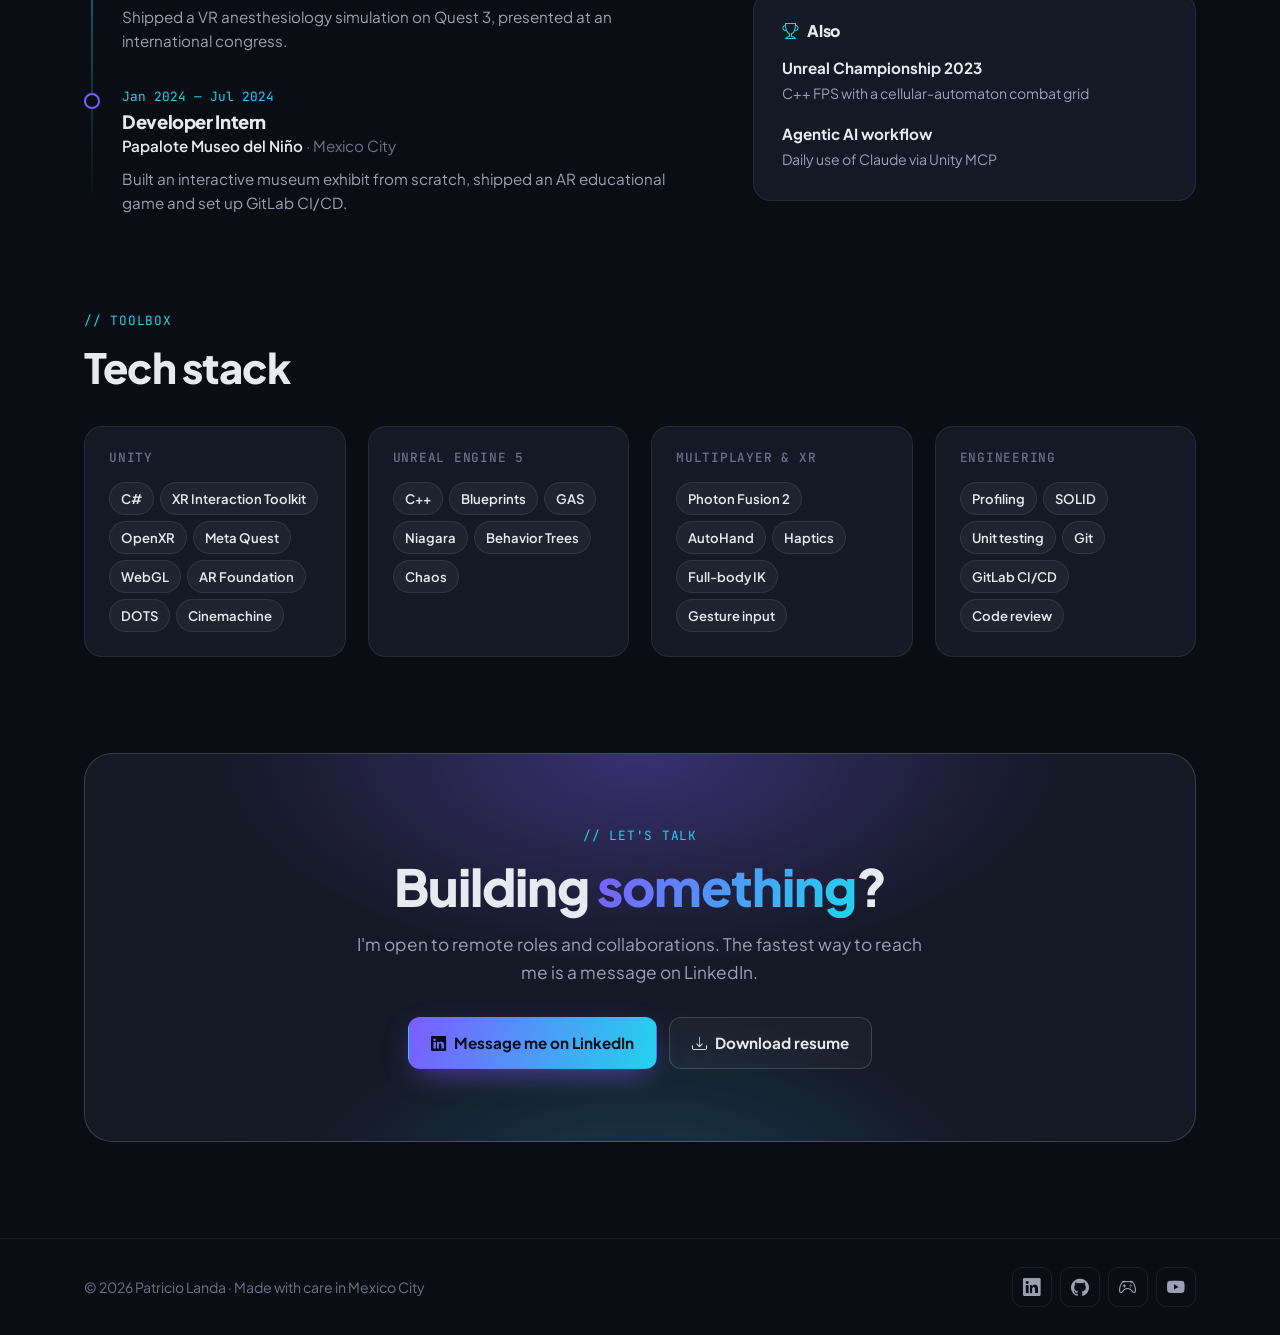
==== commit 6ed49e24: "Added game" ====
--- a/index.html
+++ b/index.html
@@ -98,7 +98,7 @@
                     <div class="stats reveal">
                         <div class="stat"><div class="stat__value grad-text">6 yrs</div><div class="stat__label">building in Unity, 3 of them professionally</div></div>
                         <div class="stat"><div class="stat__value grad-text">Quest 3</div><div class="stat__label">VR medical sim shipped &amp; presented at an international congress</div></div>
-                        <div class="stat"><div class="stat__value grad-text">2-player</div><div class="stat__label">co-op VR shooter with Photon Fusion 2, in Meta Store review</div></div>
+                        <div class="stat"><div class="stat__value grad-text">2-player</div><div class="stat__label">co-op VR shooter with Photon Fusion 2, live on the Meta Quest Store</div></div>
                         <div class="stat"><div class="stat__value grad-text">Lead</div><div class="stat__label">of a 3-person team shipping Unity WebGL games</div></div>
                     </div>
                 </div>
@@ -121,7 +121,7 @@
                         <article class="project project--wide reveal">
                             <a class="project__media" href="projects.html#zombies" tabindex="-1" aria-hidden="true">
                                 <img src="https://i.ytimg.com/vi/94sn5fN1GrI/maxresdefault.jpg" alt="" loading="lazy" width="1280" height="720" />
-                                <span class="project__badge project__badge--live">● In Meta Store review</span>
+                                <span class="project__badge project__badge--live">● Live on Meta Quest Store</span>
                             </a>
                             <div class="project__body">
                                 <div class="project__kicker">Personal · Unity 6 · Meta Quest</div>
@@ -135,6 +135,7 @@
                                 <ul class="chips"><li>Photon Fusion 2</li><li>AutoHand</li><li>OpenXR</li><li>NavMesh</li><li>Unit tests</li></ul>
                                 <div class="project__links">
                                     <a href="projects.html#zombies">Case study <i class="bi bi-arrow-right" aria-hidden="true"></i></a>
+                                    <a href="https://www.meta.com/experiences/vr-survival-zombies/1310775452126168/"><i class="bi bi-meta" aria-hidden="true"></i>Meta Store</a>
                                     <a href="https://youtu.be/94sn5fN1GrI"><i class="bi bi-youtube" aria-hidden="true"></i>Trailer</a>
                                 </div>
                             </div>
